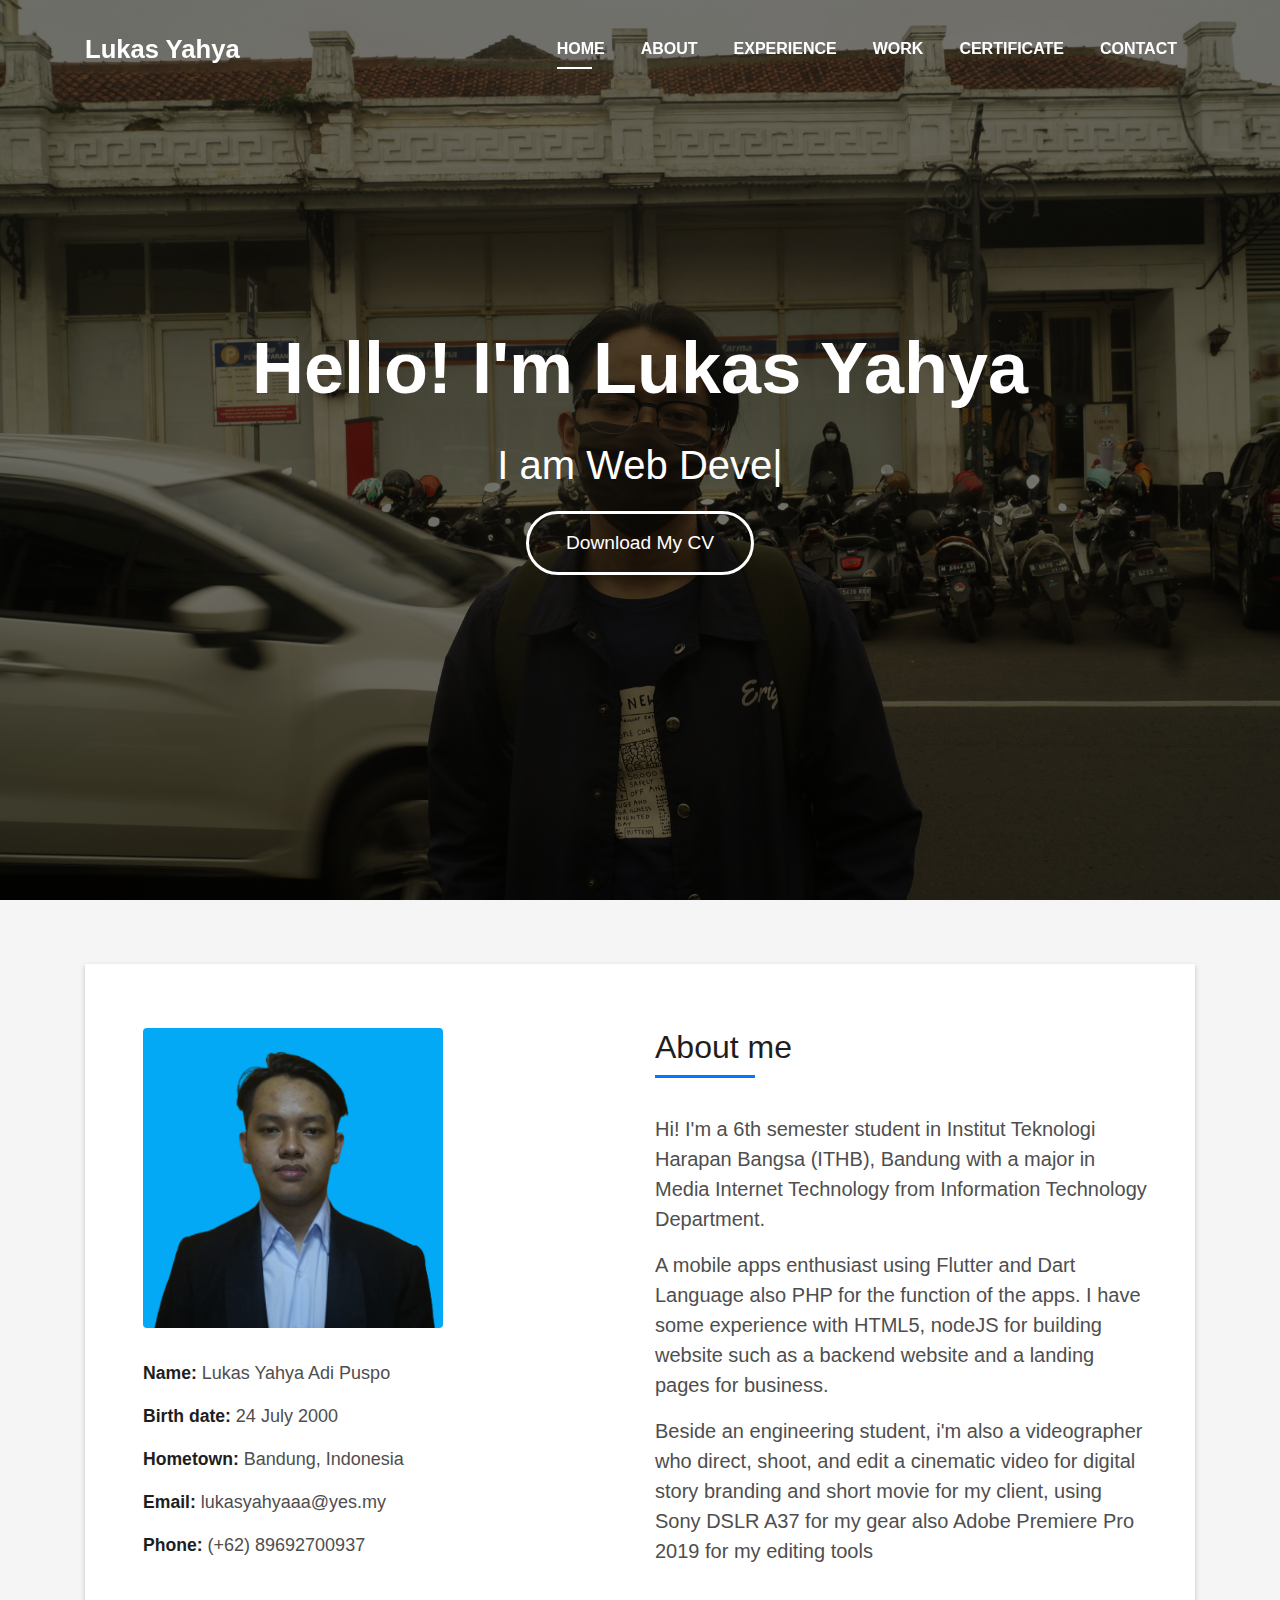
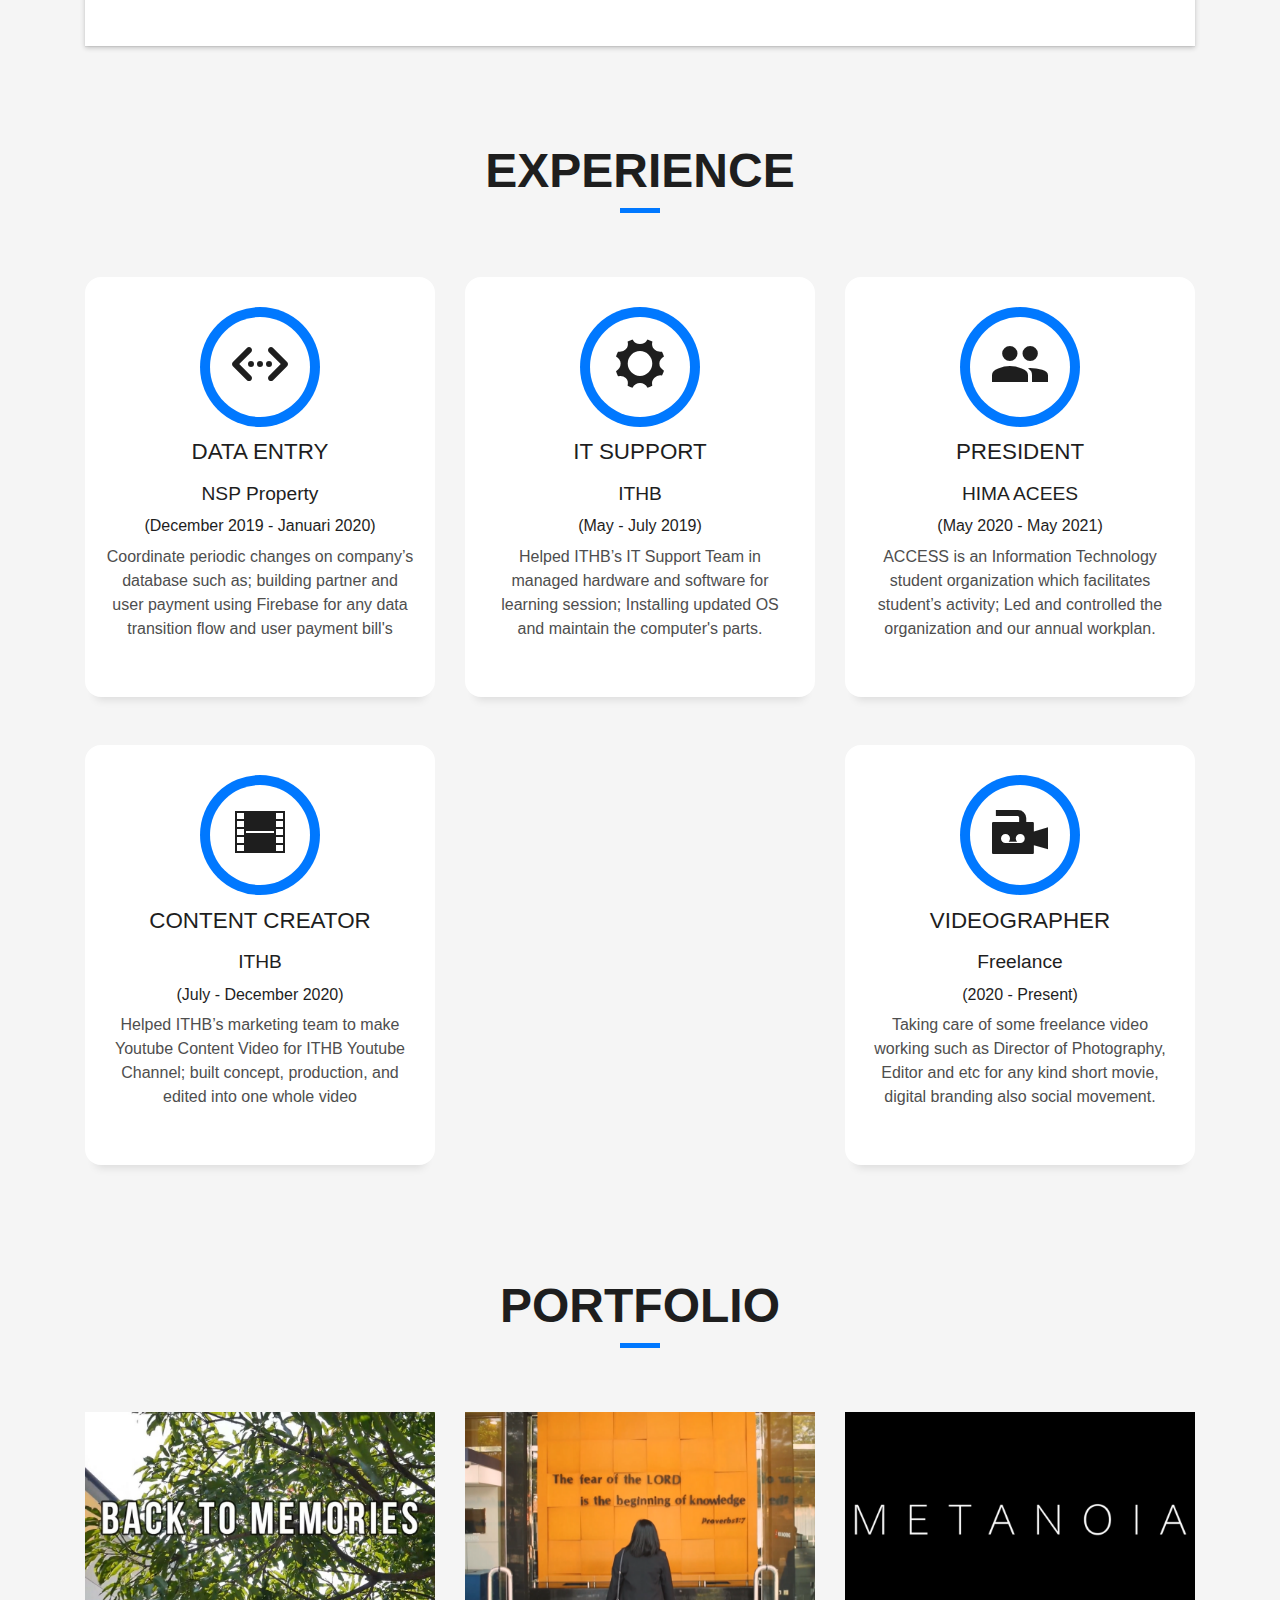
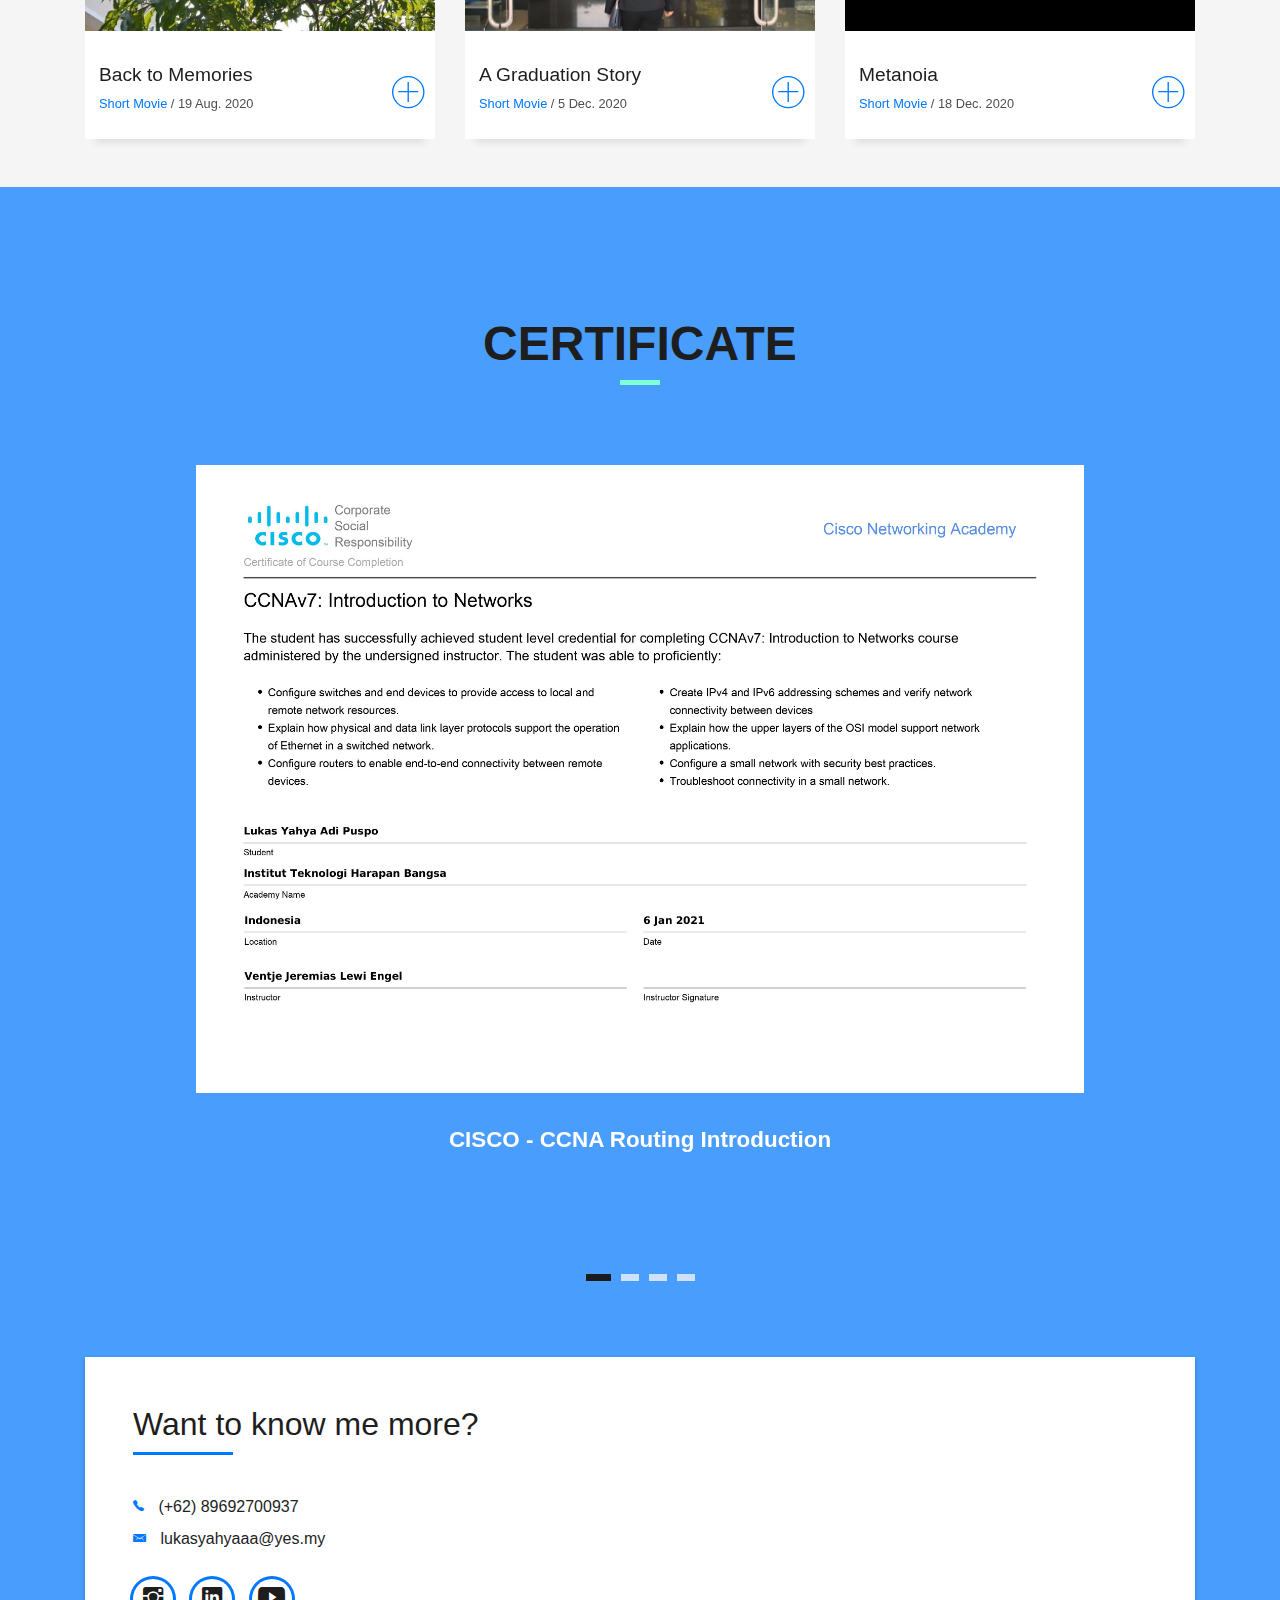
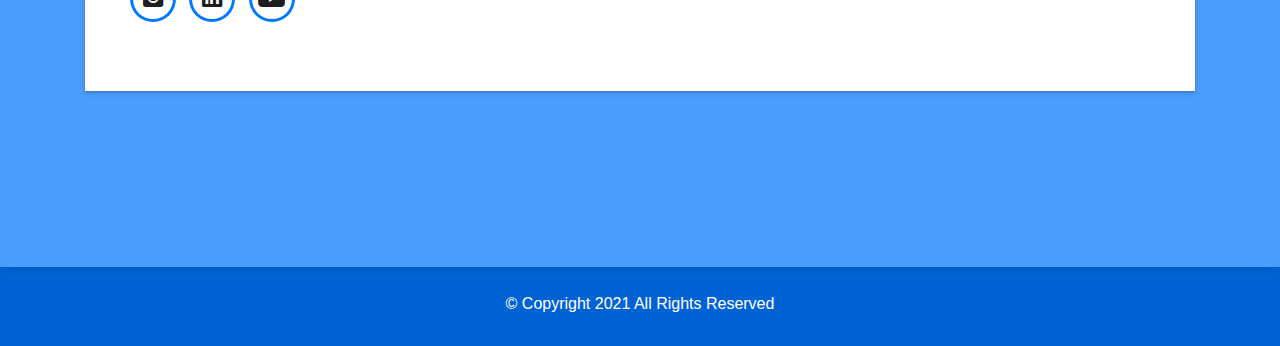
==== index.html @ 03421bb5 "no subtitles each" ====
<!DOCTYPE html>
<html lang="en">

<head>
  <meta charset="utf-8">
  <meta content="width=device-width, initial-scale=1.0" name="viewport">

  <title>Lukas Yahya's Journey</title>
  <meta content="" name="description">
  <meta content="" name="keywords">

  <!-- Favicons -->
  <link href="assets/img/favicon.png" rel="icon">
  <link href="assets/img/apple-touch-icon.png" rel="apple-touch-icon">

  <!-- Vendor CSS Files -->
  <link href="assets/vendor/bootstrap/css/bootstrap.min.css" rel="stylesheet">
  <link href="assets/vendor/font-awesome/css/font-awesome.min.css" rel="stylesheet">
  <link href="assets/vendor/ionicons/css/ionicons.min.css" rel="stylesheet">
  <link href="assets/vendor/owl.carousel/assets/owl.carousel.min.css" rel="stylesheet">
  <link href="assets/vendor/venobox/venobox.css" rel="stylesheet">

  <!-- Template Main CSS File -->
  <link href="assets/css/style.css" rel="stylesheet">

  <!-- =======================================================
  * Template Name: DevFolio - v2.4.0
  * Template URL: https://bootstrapmade.com/devfolio-bootstrap-portfolio-html-template/
  * Author: BootstrapMade.com
  * License: https://bootstrapmade.com/license/
  ======================================================== -->
</head>

<body id="page-top">

  <!-- ======= Header/ Navbar ======= -->
  <nav class="navbar navbar-b navbar-trans navbar-expand-md fixed-top" id="mainNav">
    <div class="container">
      <a class="navbar-brand js-scroll" href="#page-top">Lukas Yahya</a>
      <button class="navbar-toggler collapsed" type="button" data-toggle="collapse" data-target="#navbarDefault" aria-controls="navbarDefault" aria-expanded="false" aria-label="Toggle navigation">
        <span></span>
        <span></span>
        <span></span>
      </button>
      <div class="navbar-collapse collapse justify-content-end" id="navbarDefault">
        <ul class="navbar-nav">
          <li class="nav-item">
            <a class="nav-link js-scroll active" href="index.html">Home</a>
          </li>
          <li class="nav-item">
            <a class="nav-link js-scroll" href="#about">About</a>
          </li>
          <li class="nav-item">
            <a class="nav-link js-scroll" href="#service">Experience</a>
          </li>
          <li class="nav-item">
            <a class="nav-link js-scroll" href="#work">Work</a>
          </li>
          <li class="nav-item">
            <a class="nav-link js-scroll" href="#certificate">Certificate</a>
          </li>
          <li class="nav-item">
            <a class="nav-link js-scroll" href="#contact">Contact</a>
          </li>
        </ul>
      </div>
    </div>
  </nav>

  <!-- ======= Intro Section ======= -->
  <div id="home" class="intro route bg-image" style="background-image: url(assets/img/intro-bg.jpg)">
    <div class="overlay-itro"></div>
    <div class="intro-content display-table">
      <div class="table-cell">
        <div class="container">
          <!--<p class="display-6 color-d">Hello, world!</p>-->
          <h1 class="intro-title mb-4">Hello! I'm Lukas Yahya</h1>
          <p class="intro-subtitle">I am <span class="text-slider-items" style=>Web Developer, Mobile Developer, Videographer</span><strong class="text-slider"></strong></p>
          <!-- <p class="pt-3"><a class="btn btn-primary btn js-scroll px-4" href="#about" role="button">Learn More</a></p> -->
          <a href="CV_LukasYahya.pdf" target="_blank" style="color: inherit;"><button type="link"style="background:transparent; background-repeat: no-repeat; border: 3px solid white; color: #fff;cursor: pointer; overflow: hidden;" class="button button-a button-big button-rouded">Download My CV</a></button>
        </div>
      </div>
    </div>
  </div><!-- End Intro Section -->

  <main id="main">

    <!-- ======= About Section ======= -->
    <section id="about" class="about-mf sect-pt4 route">
      <div class="container">
        <div class="row">
          <div class="col-sm-12">
            <div class="box-shadow-full">
              <div class="row">
                <div class="col-md-6">
                  <div class="row">
                    <div class="col-sm-9 col-md-9">
                      <div class="about-img">
                        <img src="assets/img/testimonial-2.jpg" style="width: 300px; height: 300px;" class="img-fluid rounded b-shadow-a" alt="">
                      </div>
                    </div>
                    <div class="col-sm-6 col-md-7">
                   </div>
                  </div>
                  <div class="about-info" style="margin-left: 10px;font-size: 18px;">
                    <p><span class="title-s">Name: </span> <span>Lukas Yahya Adi Puspo</span></p>
                    <p><span class="title-s">Birth date: </span> <span>24 July 2000</span></p>
                    <p><span class="title-s">Hometown: </span> <span>Bandung, Indonesia</span></p>
                    <p><span class="title-s">Email: </span> <span>lukasyahyaaa@yes.my</span></p>
                    <p><span class="title-s">Phone: </span> <span>(+62) 89692700937</span></p>
                  </div>
                  </div>
                <div class="col-md-6">
                  <div class="about-me pt-4 pt-md-0">
                    <div class="title-box-2">
                      <h5 class="title-left">
                        About me
                      </h5>
                    </div>
                    <p class="lead">
                      Hi! I'm a 6th semester student in Institut Teknologi Harapan Bangsa (ITHB), Bandung 
                      with a major in Media Internet Technology from Information Technology Department.
                    </p>
                    <p class="lead">
                      A mobile apps enthusiast using Flutter and Dart Language also PHP for the function of the apps.
                      I have some experience with HTML5, nodeJS for building website such as a backend website and a landing pages for business.
                    <p class="lead">
                      Beside an engineering student, i'm also a videographer who direct, shoot, and edit a cinematic video
                      for digital story branding and short movie for my client, using Sony DSLR A37 for my gear 
                      also Adobe Premiere Pro 2019 for my editing tools
                    </p>
                  </div>
                </div>
              </div>
            </div>
          </div>
        </div>
      </div>
    </section><!-- End About Section -->

    <!-- ======= Services Section ======= -->
    <section id="service" class="services-mf pt-5 route">
      <div class="container">
        <div class="row">
          <div class="col-sm-12">
            <div class="title-box text-center">
              <h3 class="title-a">
                Experience
              </h3>
              <div class="line-mf"></div>
            </div>
          </div>
        </div>
        <div class="row">
          <div class="col-md-4">
            <div class="service-box">
              <div class="service-ico">
                <span class="ico-circle"><i class="ion-code-working"></i></span>
              </div>
              <div class="service-content">
                <h2 class="s-title">Data entry</h2>
                <h2 class="s-place">NSP Property</h2>
                <h3 class="s-subtitle">(December 2019 - Januari 2020)</h3>
                <p class="s-description text-center">
                  Coordinate periodic changes on company’s database such as; building partner and user payment
                  using Firebase for any data transition flow and user payment bill's
                </p>
              </div>
            </div>
          </div>
          <div class="col-md-4">
            <div class="service-box">
              <div class="service-ico">
                <span class="ico-circle"><i class="ion-gear-a"></i></span>
              </div>
              <div class="service-content">
                <h2 class="s-title">IT Support</h2>
                <h2 class="s-place">ITHB</h2>
                <h3 class="s-subtitle">(May - July 2019)</h3>
                <p class="s-description text-center">
                  Helped ITHB’s IT Support Team in managed hardware and software for learning session;
                  Installing updated OS and maintain the computer's parts. 
                </p>
              </div>
            </div>
          </div>
          <div class="col-md-4">
            <div class="service-box">
              <div class="service-ico">
                <span class="ico-circle"><i class="ion-android-people"></i></span>
              </div>
              <div class="service-content">
                <h2 class="s-title">President</h2>
                <h2 class="s-place">HIMA ACEES</h2>
                <h3 class="s-subtitle">(May 2020 - May 2021)</h3>
                <p class="s-description text-center">
                  ACCESS is an Information Technology student organization which facilitates student’s activity; 
                  Led and controlled the organization and our annual workplan.
                </p>
              </div>
            </div>
          </div>
          <div class="col-md-4">
            <div class="service-box">
              <div class="service-ico">
                <span class="ico-circle"><i class="ion-ios-film"></i></span>
              </div>
              <div class="service-content">
                <h2 class="s-title">Content Creator</h2>
                <h3 class="s-place">ITHB</h3>
                <h3 class="s-subtitle">(July - December 2020)</h3>
                <p class="s-description text-center">
                  Helped ITHB’s marketing team to make Youtube Content Video for ITHB Youtube Channel;
                  built concept, production, and edited into one whole video
                </p>
              </div>
            </div>
          </div>
          <div class="col-md-4">
            <!--div class="service-box">
              <div class="service-ico">
                <span class="ico-circle"><i class="ion-paintbrush"></i></span>
              </div>
              <div class="service-content">
                <h2 class="s-title">President of HIMA ACEES</h2>
                <h3 class="s-subtitle">(May 2020 - May 2021)</h3>
                <p class="s-description text-center">
                  Lorem ipsum dolor sit amet consectetur adipisicing elit. Magni adipisci eaque autem fugiat! Quia,
                  provident vitae! Magni
                  tempora perferendis eum non provident.
                </p>
              </div>
            </div>-->
          </div>
          <div class="col-md-4">
            <div class="service-box">
              <div class="service-ico">
                <span class="ico-circle"><i class="ion-videocamera"></i></span>
              </div>
              <div class="service-content">
                <h2 class="s-title">Videographer</h2>
                <h3 class="s-place">Freelance</h3>
                <h3 class="s-subtitle">(2020 - Present)</h3>
                <p class="s-description text-center">
                  Taking care of some freelance video working such as Director of Photography, Editor and etc for
                  any kind short movie, digital branding also social movement.
                </p>
              </div>
            </div>
          </div>
        </div>
      </div>
    </section><!-- End Services Section -->

    <!-- ======= Portfolio Section ======= -->
    <section id="work" class="portfolio-mf sect-pt4 route">
      <div class="container">
        <div class="row">
          <div class="col-sm-12">
            <div class="title-box text-center">
              <h3 class="title-a">
                Portfolio
              </h3>
              <div class="line-mf"></div>
            </div>
          </div>
        </div>
        <div class="row">
          <div class="col-md-4">
            <div class="work-box">
              <a href="assets/img/work-1.jpg" data-gall="portfolioGallery" class="venobox">
                <div class="work-img">
                  <img src="assets/img/work-1.jpg" alt="" class="img-fluid">
                </div>
              </a>
              <div class="work-content">
                <div class="row">
                  <div class="col-sm-8">
                    <h2 class="w-title">Back to Memories</h2>
                    <div class="w-more">
                      <span class="w-ctegory">Short Movie</span> / <span class="w-date">19 Aug. 2020</span>
                    </div>
                  </div>
                  <div class="col-sm-4">
                    <div class="w-like">
                      <a href="backtomemories.html"> <span class="ion-ios-plus-outline"></span></a>
                    </div>
                  </div>
                </div>
              </div>
            </div>
          </div>
          <div class="col-md-4">
            <div class="work-box">
              <a href="assets/img/work-4.png" data-gall="portfolioGallery" class="venobox">
                <div class="work-img">
                  <img src="assets/img/work-4.png" alt="" class="img-fluid">
                </div>
              </a>
              <div class="work-content">
                <div class="row">
                  <div class="col-sm-8">
                    <h2 class="w-title">A Graduation Story</h2>
                    <div class="w-more">
                      <span class="w-ctegory">Short Movie</span> / <span class="w-date">5 Dec. 2020</span>
                    </div>
                  </div>
                  <div class="col-sm-4">
                    <div class="w-like">
                      <a href="agraduationstory.html"> <span class="ion-ios-plus-outline"></span></a>
                    </div>
                  </div>
                </div>
              </div>
            </div>
          </div>
          <div class="col-md-4">
            <div class="work-box">
              <a href="assets/img/work-3.png" data-gall="portfolioGallery" class="venobox">
                <div class="work-img">
                  <img src="assets/img/work-3.png" alt="" class="img-fluid">
                </div>
              </a>
              <div class="work-content">
                <div class="row">
                  <div class="col-sm-8">
                    <h2 class="w-title">Metanoia</h2>
                    <div class="w-more">
                      <span class="w-ctegory">Short Movie</span> / <span class="w-date">18 Dec. 2020</span>
                    </div>
                  </div>
                  <div class="col-sm-4">
                    <div class="w-like">
                      <a href="metanoia.html"> <span class="ion-ios-plus-outline"></span></a>
                    </div>
                  </div>
                </div>
              </div>
            </div>
          </div>
          <!--<div class="col-md-4">
            <div class="work-box">
              <a href="assets/img/work-4.jpg" data-gall="portfolioGallery" class="venobox">
                <div class="work-img">
                  <img src="assets/img/work-4.jpg" alt="" class="img-fluid">
                </div>
              </a>
              <div class="work-content">
                <div class="row">
                  <div class="col-sm-8">
                    <h2 class="w-title">Bindo Laro Cado</h2>
                    <div class="w-more">
                      <span class="w-ctegory">Web Design</span> / <span class="w-date">18 Sep. 2018</span>
                    </div>
                  </div>
                  <div class="col-sm-4">
                    <div class="w-like">
                      <a href="portfolio-details.html"> <span class="ion-ios-plus-outline"></span></a>
                    </div>
                  </div>
                </div>
              </div>
            </div>
          </div>
          <div class="col-md-4">
            <div class="work-box">
              <a href="assets/img/work-5.jpg" data-gall="portfolioGallery" class="venobox">
                <div class="work-img">
                  <img src="assets/img/work-5.jpg" alt="" class="img-fluid">
                </div>
              </a>
              <div class="work-content">
                <div class="row">
                  <div class="col-sm-8">
                    <h2 class="w-title">Studio Lena Mado</h2>
                    <div class="w-more">
                      <span class="w-ctegory">Web Design</span> / <span class="w-date">18 Sep. 2018</span>
                    </div>
                  </div>
                  <div class="col-sm-4">
                    <div class="w-like">
                      <a href="portfolio-details.html"> <span class="ion-ios-plus-outline"></span></a>
                    </div>
                  </div>
                </div>
              </div>
            </div>
          </div>
          <div class="col-md-4">
            <div class="work-box">
              <a href="assets/img/work-6.jpg" data-gall="portfolioGallery" class="venobox">
                <div class="work-img">
                  <img src="assets/img/work-6.jpg" alt="" class="img-fluid">
                </div>
              </a>
              <div class="work-content">
                <div class="row">
                  <div class="col-sm-8">
                    <h2 class="w-title">Studio Big Bang</h2>
                    <div class="w-more">
                      <span class="w-ctegory">Web Design</span> / <span class="w-date">18 Sep. 2017</span>
                    </div>
                  </div>
                  <div class="col-sm-4">
                    <div class="w-like">
                      <a href="portfolio-details.html"> <span class="ion-ios-plus-outline"></span></a>
                    </div>
                  </div>
                </div>
              </div>
            </div>
          </div>-->

        </div>
      </div>
    </section><!-- End Portfolio Section -->

    <!-- ======= Testimonials Section ======= -->
    <section id="certificate">
    <div class="testimonials paralax-mf bg-image" style="background-image: url(assets/img/counters-bg.jpg)">
      <div class="overlay-mf"></div>
      <div class="container">
        <div class="row">
          <div class="col-md-12">
            <div class="title-box text-center">
              <h3 class="title-a">
                Certificate
              </h3>
              <div class="line-mf" style="background-color:aquamarine"></div>
            </div>
            <div id="testimonial-mf" class="owl-carousel owl-theme">
              <div class="testimonial-box">
                <div class="author-test">
                  <img src="assets/img/sertifikasi/ccnarouting.jpg" alt="" style="width:80%;height: 65%;">
                  <span class="author"style="text-transform:none;margin-top:30px;">CISCO - CCNA Routing Introduction</span>
                </div>
                <div class="content-test">
                </div>
              </div>
              <div class="testimonial-box">
                <div class="author-test">
                  <img src="assets/img/sertifikasi/ciscosecurity.jpg" alt="" style="width:80%;height: 65%;">
                  <span class="author"style="text-transform:none;">CISCO - Introduction to Cybersecurity</span>
                </div>
                <div class="content-test">
                </div>
              </div>
              <div class="testimonial-box">
                <div class="author-test">
                  <img src="assets/img/sertifikasi/qualys.jpg" alt="" style="width:80%;height: 65%;">
                  <span class="author"style="text-transform:none;">QUALYS - Vulnerabilty Management</span>
                </div>
                <div class="content-test">
                </div>
              </div>
              <div class="testimonial-box">
                <div class="author-test">
                  <img src="assets/img/sertifikasi/tenable.jpg" alt="" style="width:80%;height: 65%;">
                  <span class="author"style="text-transform:none;">NESSUS - Certificate of proficiency</span>
                </div>
                <div class="content-test">
                </div>
              </div>
            </div>
                  <div class="contact-mf">
                    <div id="contact" class="box-shadow-full" style="width: auto; height: auto;">
                      <div class="row">
                        <div class="col-md-6">
                          <div class="title-box-2 pt-4 pt-md-0">
                            <h5 class="title-left">
                              Want to know me more? 
                            </h5>
                          </div>
                          <div class="more-info">
                            <ul class="list-ico">
                              <li><a href="https://api.whatsapp.com/send?phone=6289692700937" target="_blank"><span class="ion-ios-telephone" ></span> (+62) 89692700937</a></li>
                              <li><a href="https://mail.google.com/mail/u/lukasyahyaaa@yes.my/#inbox?compose=new" target="_blank"><span class="ion-email"></span> lukasyahyaaa@yes.my</a></li>
                            </ul>
                          </div>
                          <div class="socials">
                            <ul>
                              <!--<li><a href="https://api.whatsapp.com/send?phone=6289692700937" target="_blank"><span class="ico-circle"><i class="ion-social-whatsapp"></i></span></a></li>-->
                              <li><a href="https://www.instagram.com/lukasyahya_/"target="_blank"><span class="ico-circle"><i class="ion-social-instagram"></i></span></a></li>
                              <li><a href="https://www.linkedin.com/in/lukas-yahya-adi-puspo-1617151a7/"target="_blank"><span class="ico-circle"><i class="ion-social-linkedin"></i></span></a></li>
                              <li><a href="https://www.youtube.com/"><span class="ico-circle"><i class="ion-social-youtube"target="_blank"></i></span></a></li>
                            </ul>
                          </div>
                        </div>
                      </div>
                    </div>
                  </div>
          </section><!-- End Contact Section -->
          </div>
        </div>
      </div>
    </div>
  <!-- End Testimonials Section -->

    <!-- ======= Contact Section ======= -->
    

  </main><!-- End #main -->

  <!-- ======= Footer ======= -->
  <footer>
    <div class="container">
      <div class="row">
        <div class="col-sm-12">
          <div class="copyright-box">
            <p class="copyright">&copy; Copyright 2021 All Rights Reserved</p>
            
            </div>
          </div>
        </div>
      </div>
    </div>
  </footer><!-- End  Footer -->

  <a href="#" class="back-to-top"><i class="fa fa-chevron-up"></i></a>
  <div id="preloader"></div>

  <!-- Vendor JS Files -->
  <script src="assets/vendor/jquery/jquery.min.js"></script>
  <script src="assets/vendor/bootstrap/js/bootstrap.bundle.min.js"></script>
  <script src="assets/vendor/jquery.easing/jquery.easing.min.js"></script>
  <script src="assets/vendor/php-email-form/validate.js"></script>
  <script src="assets/vendor/waypoints/jquery.waypoints.min.js"></script>
  <script src="assets/vendor/counterup/jquery.counterup.min.js"></script>
  <script src="assets/vendor/owl.carousel/owl.carousel.min.js"></script>
  <script src="assets/vendor/typed.js/typed.min.js"></script>
  <script src="assets/vendor/venobox/venobox.min.js"></script>

  <!-- Template Main JS File -->
  <script src="assets/js/main.js"></script>

</body>

</html>
---- assets/vendor/venobox/venobox.css ----
/* ------ venobox.css --------*/
.vbox-overlay *, .vbox-overlay *:before, .vbox-overlay *:after{
    -webkit-backface-visibility: hidden;
    -webkit-box-sizing:border-box;
    -moz-box-sizing:border-box;
    box-sizing:border-box;
}
.vbox-overlay * { 
    -webkit-backface-visibility: visible;
    backface-visibility: visible;
}
.vbox-overlay{
    display: -webkit-flex;
    display: flex;
    -webkit-flex-direction: column;
    flex-direction: column;
    -webkit-justify-content: center;
    justify-content: center;
    -webkit-align-items: center;
    align-items: center;
    position: fixed;
    left: 0;
    top: 0;
    bottom: 0;
    right: 0;
    z-index: 999999;
}

/* ----- navigation ----- */
.vbox-title{
    width: 100%;
    height: 40px;
    float: left;
    text-align: center;
    line-height: 28px;
    font-size: 12px;
    padding: 6px 50px;
    overflow: hidden;
    position: fixed;
    display: none;
    left: 0;
    z-index: 89;
}
.vbox-close{
    cursor: pointer;
    position: fixed;
    top: -1px;
    right: 0;
    width: 50px;
    height: 40px;
    padding: 6px;
    display: block;
    background-position:10px center;
    overflow: hidden;
    font-size: 24px;
    line-height: 1;
    text-align: center;
    z-index: 99;
}
.vbox-left{
    cursor: pointer;
    position: fixed;
    left: 0;
    height: 40px;
    overflow: hidden;
    line-height: 28px;
    font-size: 12px;
    z-index: 99;
    display: flex;
    align-items:center;
}
.vbox-num{
    display: inline-block;
    margin: 6px 0 6px 15px;
}
/* ----- Social share ----- */
.vbox-share{
    line-height: 28px;
    font-size: 12px;
    overflow: hidden;
    position: fixed;
    left: 0;
    z-index: 98;
    display: flex;
    align-items:center;
    justify-content: center;
    width: 100%;
    text-align: center;
}
.vbox-share svg{
    max-height: 28px;
    width: 28px;
    z-index: 10;
    margin-left: 12px;
    margin-top: 6px;
    margin-bottom: 6px;
    vertical-align: middle;
}


/* ----- navigation ARROWS ----- */
.vbox-next, .vbox-prev{
    position: fixed;
    top: 50%;
    margin-top: -15px;
    overflow: hidden;
    cursor: pointer;
    display: block;
    width: 45px;
    height: 45px;
    z-index: 99;
}
.vbox-next span, .vbox-prev span{
    position: relative;
    width: 20px;
    height: 20px;
    border: 2px solid transparent;
    border-top-color: #B6B6B6;
    border-right-color: #B6B6B6;
    text-indent: -100px;
    position: absolute;
    top: 8px;
    display: block;
}
.vbox-prev{
    left: 15px;
}
.vbox-next{
    right: 15px;
}
.vbox-prev span{
    left: 10px;
    -ms-transform: rotate(-135deg);
    -webkit-transform: rotate(-135deg);
    transform: rotate(-135deg);
}
.vbox-next span{
    -ms-transform: rotate(45deg);
    -webkit-transform: rotate(45deg);
    transform: rotate(45deg);
    right: 10px;
}
/* ------- inline window ------ */
.vbox-inline{
    width: 420px;
    height: 315px;
    height: 70vh;
    padding: 10px;
    background: #fff;
    margin: 0 auto;
    overflow: auto;
    text-align: left;
}
/* ------- Video & iFrames window ------ */
.venoframe{
    max-width: 100%;
    width: 100%;
    border: none;
    width: 100%;
    height: 260px;
    height: 70vh;
}
.venoframe.vbvid{
    height: 260px;
}
@media (min-width: 768px) {
    .venoframe, .vbox-inline{
        width: 90%;
        height: 360px;
        height: 70vh;
    }
    .venoframe.vbvid{
        width: 640px;
        height: 360px;
    }
}
@media (min-width: 992px) {
    .venoframe, .vbox-inline{
        max-width: 1200px;
        width: 80%;
        height: 540px;
        height: 70vh;
    }
    .venoframe.vbvid{
        width: 960px;
        height: 540px;
    }
}
/* 
Please do NOT edit this part! 
or at least read this note: http://i.imgur.com/7C0ws9e.gif
*/
.vbox-open{
    overflow: hidden;
}
.vbox-container{
    position: absolute;
    left: 0;
    right: 0;
    top: 0;
    bottom: 0;
    overflow-x: hidden;
    overflow-y: scroll;
    overflow-scrolling: touch;
    -webkit-overflow-scrolling: touch;
    z-index: 20;
    max-height: 100%;

}

.vbox-content{
    text-align: center;
    float: left;
    width: 100%;
    position: relative;
    overflow: hidden;
    padding: 20px 4%;
}
.vbox-container img{
    max-width: 100%;
    height: auto;
}
.vbox-figlio{
    box-shadow: 0 0 12px rgba(0,0,0,0.19), 0 6px 6px rgba(0,0,0,0.23);
    max-width: 100%;
    text-align: initial;
}
img.vbox-figlio{
    -webkit-user-select: none;
-khtml-user-select: none;
-moz-user-select: none;
-o-user-select: none;
user-select: none;
}
.vbox-content.swipe-left{
    margin-left: -200px !important;
}
.vbox-content.swipe-right{
    margin-left: 200px !important;
}
.vbox-animated{
    webkit-transition: margin 300ms ease-out;
    transition: margin 300ms ease-out;
}

/* ---------- preloader ----------
 * SPINKIT 
 * http://tobiasahlin.com/spinkit/
-------------------------------- */
.sk-double-bounce,.sk-rotating-plane{width:40px;height:40px;margin:40px auto}.sk-rotating-plane{background-color:#333;-webkit-animation:sk-rotatePlane 1.2s infinite ease-in-out;animation:sk-rotatePlane 1.2s infinite ease-in-out}@-webkit-keyframes sk-rotatePlane{0%{-webkit-transform:perspective(120px) rotateX(0) rotateY(0);transform:perspective(120px) rotateX(0) rotateY(0)}50%{-webkit-transform:perspective(120px) rotateX(-180.1deg) rotateY(0);transform:perspective(120px) rotateX(-180.1deg) rotateY(0)}100%{-webkit-transform:perspective(120px) rotateX(-180deg) rotateY(-179.9deg);transform:perspective(120px) rotateX(-180deg) rotateY(-179.9deg)}}@keyframes sk-rotatePlane{0%{-webkit-transform:perspective(120px) rotateX(0) rotateY(0);transform:perspective(120px) rotateX(0) rotateY(0)}50%{-webkit-transform:perspective(120px) rotateX(-180.1deg) rotateY(0);transform:perspective(120px) rotateX(-180.1deg) rotateY(0)}100%{-webkit-transform:perspective(120px) rotateX(-180deg) rotateY(-179.9deg);transform:perspective(120px) rotateX(-180deg) rotateY(-179.9deg)}}.sk-double-bounce{position:relative}.sk-double-bounce .sk-child{width:100%;height:100%;border-radius:50%;background-color:#333;opacity:.6;position:absolute;top:0;left:0;-webkit-animation:sk-doubleBounce 2s infinite ease-in-out;animation:sk-doubleBounce 2s infinite ease-in-out}.sk-chasing-dots .sk-child,.sk-spinner-pulse,.sk-three-bounce .sk-child{background-color:#333;border-radius:100%}.sk-double-bounce .sk-double-bounce2{-webkit-animation-delay:-1s;animation-delay:-1s}@-webkit-keyframes sk-doubleBounce{0%,100%{-webkit-transform:scale(0);transform:scale(0)}50%{-webkit-transform:scale(1);transform:scale(1)}}@keyframes sk-doubleBounce{0%,100%{-webkit-transform:scale(0);transform:scale(0)}50%{-webkit-transform:scale(1);transform:scale(1)}}.sk-wave{margin:40px auto;width:50px;height:40px;text-align:center;font-size:10px}.sk-wave .sk-rect{background-color:#333;height:100%;width:6px;display:inline-block;-webkit-animation:sk-waveStretchDelay 1.2s infinite ease-in-out;animation:sk-waveStretchDelay 1.2s infinite ease-in-out}.sk-wave .sk-rect1{-webkit-animation-delay:-1.2s;animation-delay:-1.2s}.sk-wave .sk-rect2{-webkit-animation-delay:-1.1s;animation-delay:-1.1s}.sk-wave .sk-rect3{-webkit-animation-delay:-1s;animation-delay:-1s}.sk-wave .sk-rect4{-webkit-animation-delay:-.9s;animation-delay:-.9s}.sk-wave .sk-rect5{-webkit-animation-delay:-.8s;animation-delay:-.8s}@-webkit-keyframes sk-waveStretchDelay{0%,100%,40%{-webkit-transform:scaleY(.4);transform:scaleY(.4)}20%{-webkit-transform:scaleY(1);transform:scaleY(1)}}@keyframes sk-waveStretchDelay{0%,100%,40%{-webkit-transform:scaleY(.4);transform:scaleY(.4)}20%{-webkit-transform:scaleY(1);transform:scaleY(1)}}.sk-wandering-cubes{margin:40px auto;width:40px;height:40px;position:relative}.sk-wandering-cubes .sk-cube{background-color:#333;width:10px;height:10px;position:absolute;top:0;left:0;-webkit-animation:sk-wanderingCube 1.8s ease-in-out -1.8s infinite both;animation:sk-wanderingCube 1.8s ease-in-out -1.8s infinite both}.sk-chasing-dots,.sk-spinner-pulse{width:40px;height:40px;margin:40px auto}.sk-wandering-cubes .sk-cube2{-webkit-animation-delay:-.9s;animation-delay:-.9s}@-webkit-keyframes sk-wanderingCube{0%{-webkit-transform:rotate(0);transform:rotate(0)}25%{-webkit-transform:translateX(30px) rotate(-90deg) scale(.5);transform:translateX(30px) rotate(-90deg) scale(.5)}50%{-webkit-transform:translateX(30px) translateY(30px) rotate(-179deg);transform:translateX(30px) translateY(30px) rotate(-179deg)}50.1%{-webkit-transform:translateX(30px) translateY(30px) rotate(-180deg);transform:translateX(30px) translateY(30px) rotate(-180deg)}75%{-webkit-transform:translateX(0) translateY(30px) rotate(-270deg) scale(.5);transform:translateX(0) translateY(30px) rotate(-270deg) scale(.5)}100%{-webkit-transform:rotate(-360deg);transform:rotate(-360deg)}}@keyframes sk-wanderingCube{0%{-webkit-transform:rotate(0);transform:rotate(0)}25%{-webkit-transform:translateX(30px) rotate(-90deg) scale(.5);transform:translateX(30px) rotate(-90deg) scale(.5)}50%{-webkit-transform:translateX(30px) translateY(30px) rotate(-179deg);transform:translateX(30px) translateY(30px) rotate(-179deg)}50.1%{-webkit-transform:translateX(30px) translateY(30px) rotate(-180deg);transform:translateX(30px) translateY(30px) rotate(-180deg)}75%{-webkit-transform:translateX(0) translateY(30px) rotate(-270deg) scale(.5);transform:translateX(0) translateY(30px) rotate(-270deg) scale(.5)}100%{-webkit-transform:rotate(-360deg);transform:rotate(-360deg)}}.sk-spinner-pulse{-webkit-animation:sk-pulseScaleOut 1s infinite ease-in-out;animation:sk-pulseScaleOut 1s infinite ease-in-out}@-webkit-keyframes sk-pulseScaleOut{0%{-webkit-transform:scale(0);transform:scale(0)}100%{-webkit-transform:scale(1);transform:scale(1);opacity:0}}@keyframes sk-pulseScaleOut{0%{-webkit-transform:scale(0);transform:scale(0)}100%{-webkit-transform:scale(1);transform:scale(1);opacity:0}}.sk-chasing-dots{position:relative;text-align:center;-webkit-animation:sk-chasingDotsRotate 2s infinite linear;animation:sk-chasingDotsRotate 2s infinite linear}.sk-chasing-dots .sk-child{width:60%;height:60%;display:inline-block;position:absolute;top:0;-webkit-animation:sk-chasingDotsBounce 2s infinite ease-in-out;animation:sk-chasingDotsBounce 2s infinite ease-in-out}.sk-chasing-dots .sk-dot2{top:auto;bottom:0;-webkit-animation-delay:-1s;animation-delay:-1s}@-webkit-keyframes sk-chasingDotsRotate{100%{-webkit-transform:rotate(360deg);transform:rotate(360deg)}}@keyframes sk-chasingDotsRotate{100%{-webkit-transform:rotate(360deg);transform:rotate(360deg)}}@-webkit-keyframes sk-chasingDotsBounce{0%,100%{-webkit-transform:scale(0);transform:scale(0)}50%{-webkit-transform:scale(1);transform:scale(1)}}@keyframes sk-chasingDotsBounce{0%,100%{-webkit-transform:scale(0);transform:scale(0)}50%{-webkit-transform:scale(1);transform:scale(1)}}.sk-three-bounce{margin:40px auto;width:80px;text-align:center}.sk-three-bounce .sk-child{width:20px;height:20px;display:inline-block;-webkit-animation:sk-three-bounce 1.4s ease-in-out 0s infinite both;animation:sk-three-bounce 1.4s ease-in-out 0s infinite both}.sk-circle .sk-child:before,.sk-fading-circle .sk-circle:before{display:block;border-radius:100%;content:'';background-color:#333}.sk-three-bounce .sk-bounce1{-webkit-animation-delay:-.32s;animation-delay:-.32s}.sk-three-bounce .sk-bounce2{-webkit-animation-delay:-.16s;animation-delay:-.16s}@-webkit-keyframes sk-three-bounce{0%,100%,80%{-webkit-transform:scale(0);transform:scale(0)}40%{-webkit-transform:scale(1);transform:scale(1)}}@keyframes sk-three-bounce{0%,100%,80%{-webkit-transform:scale(0);transform:scale(0)}40%{-webkit-transform:scale(1);transform:scale(1)}}.sk-circle{margin:40px auto;width:40px;height:40px;position:relative}.sk-circle .sk-child{width:100%;height:100%;position:absolute;left:0;top:0}.sk-circle .sk-child:before{margin:0 auto;width:15%;height:15%;-webkit-animation:sk-circleBounceDelay 1.2s infinite ease-in-out both;animation:sk-circleBounceDelay 1.2s infinite ease-in-out both}.sk-circle .sk-circle2{-webkit-transform:rotate(30deg);-ms-transform:rotate(30deg);transform:rotate(30deg)}.sk-circle .sk-circle3{-webkit-transform:rotate(60deg);-ms-transform:rotate(60deg);transform:rotate(60deg)}.sk-circle .sk-circle4{-webkit-transform:rotate(90deg);-ms-transform:rotate(90deg);transform:rotate(90deg)}.sk-circle .sk-circle5{-webkit-transform:rotate(120deg);-ms-transform:rotate(120deg);transform:rotate(120deg)}.sk-circle .sk-circle6{-webkit-transform:rotate(150deg);-ms-transform:rotate(150deg);transform:rotate(150deg)}.sk-circle .sk-circle7{-webkit-transform:rotate(180deg);-ms-transform:rotate(180deg);transform:rotate(180deg)}.sk-circle .sk-circle8{-webkit-transform:rotate(210deg);-ms-transform:rotate(210deg);transform:rotate(210deg)}.sk-circle .sk-circle9{-webkit-transform:rotate(240deg);-ms-transform:rotate(240deg);transform:rotate(240deg)}.sk-circle .sk-circle10{-webkit-transform:rotate(270deg);-ms-transform:rotate(270deg);transform:rotate(270deg)}.sk-circle .sk-circle11{-webkit-transform:rotate(300deg);-ms-transform:rotate(300deg);transform:rotate(300deg)}.sk-circle .sk-circle12{-webkit-transform:rotate(330deg);-ms-transform:rotate(330deg);transform:rotate(330deg)}.sk-circle .sk-circle2:before{-webkit-animation-delay:-1.1s;animation-delay:-1.1s}.sk-circle .sk-circle3:before{-webkit-animation-delay:-1s;animation-delay:-1s}.sk-circle .sk-circle4:before{-webkit-animation-delay:-.9s;animation-delay:-.9s}.sk-circle .sk-circle5:before{-webkit-animation-delay:-.8s;animation-delay:-.8s}.sk-circle .sk-circle6:before{-webkit-animation-delay:-.7s;animation-delay:-.7s}.sk-circle .sk-circle7:before{-webkit-animation-delay:-.6s;animation-delay:-.6s}.sk-circle .sk-circle8:before{-webkit-animation-delay:-.5s;animation-delay:-.5s}.sk-circle .sk-circle9:before{-webkit-animation-delay:-.4s;animation-delay:-.4s}.sk-circle .sk-circle10:before{-webkit-animation-delay:-.3s;animation-delay:-.3s}.sk-circle .sk-circle11:before{-webkit-animation-delay:-.2s;animation-delay:-.2s}.sk-circle .sk-circle12:before{-webkit-animation-delay:-.1s;animation-delay:-.1s}@-webkit-keyframes sk-circleBounceDelay{0%,100%,80%{-webkit-transform:scale(0);transform:scale(0)}40%{-webkit-transform:scale(1);transform:scale(1)}}@keyframes sk-circleBounceDelay{0%,100%,80%{-webkit-transform:scale(0);transform:scale(0)}40%{-webkit-transform:scale(1);transform:scale(1)}}.sk-cube-grid{width:40px;height:40px;margin:40px auto}.sk-cube-grid .sk-cube{width:33.33%;height:33.33%;background-color:#333;float:left;-webkit-animation:sk-cubeGridScaleDelay 1.3s infinite ease-in-out;animation:sk-cubeGridScaleDelay 1.3s infinite ease-in-out}.sk-cube-grid .sk-cube1{-webkit-animation-delay:.2s;animation-delay:.2s}.sk-cube-grid .sk-cube2{-webkit-animation-delay:.3s;animation-delay:.3s}.sk-cube-grid .sk-cube3{-webkit-animation-delay:.4s;animation-delay:.4s}.sk-cube-grid .sk-cube4{-webkit-animation-delay:.1s;animation-delay:.1s}.sk-cube-grid .sk-cube5{-webkit-animation-delay:.2s;animation-delay:.2s}.sk-cube-grid .sk-cube6{-webkit-animation-delay:.3s;animation-delay:.3s}.sk-cube-grid .sk-cube7{-webkit-animation-delay:0ms;animation-delay:0ms}.sk-cube-grid .sk-cube8{-webkit-animation-delay:.1s;animation-delay:.1s}.sk-cube-grid .sk-cube9{-webkit-animation-delay:.2s;animation-delay:.2s}@-webkit-keyframes sk-cubeGridScaleDelay{0%,100%,70%{-webkit-transform:scale3D(1,1,1);transform:scale3D(1,1,1)}35%{-webkit-transform:scale3D(0,0,1);transform:scale3D(0,0,1)}}@keyframes sk-cubeGridScaleDelay{0%,100%,70%{-webkit-transform:scale3D(1,1,1);transform:scale3D(1,1,1)}35%{-webkit-transform:scale3D(0,0,1);transform:scale3D(0,0,1)}}.sk-fading-circle{margin:40px auto;width:40px;height:40px;position:relative}.sk-fading-circle .sk-circle{width:100%;height:100%;position:absolute;left:0;top:0}.sk-fading-circle .sk-circle:before{margin:0 auto;width:15%;height:15%;-webkit-animation:sk-circleFadeDelay 1.2s infinite ease-in-out both;animation:sk-circleFadeDelay 1.2s infinite ease-in-out both}.sk-fading-circle .sk-circle2{-webkit-transform:rotate(30deg);-ms-transform:rotate(30deg);transform:rotate(30deg)}.sk-fading-circle .sk-circle3{-webkit-transform:rotate(60deg);-ms-transform:rotate(60deg);transform:rotate(60deg)}.sk-fading-circle .sk-circle4{-webkit-transform:rotate(90deg);-ms-transform:rotate(90deg);transform:rotate(90deg)}.sk-fading-circle .sk-circle5{-webkit-transform:rotate(120deg);-ms-transform:rotate(120deg);transform:rotate(120deg)}.sk-fading-circle .sk-circle6{-webkit-transform:rotate(150deg);-ms-transform:rotate(150deg);transform:rotate(150deg)}.sk-fading-circle .sk-circle7{-webkit-transform:rotate(180deg);-ms-transform:rotate(180deg);transform:rotate(180deg)}.sk-fading-circle .sk-circle8{-webkit-transform:rotate(210deg);-ms-transform:rotate(210deg);transform:rotate(210deg)}.sk-fading-circle .sk-circle9{-webkit-transform:rotate(240deg);-ms-transform:rotate(240deg);transform:rotate(240deg)}.sk-fading-circle .sk-circle10{-webkit-transform:rotate(270deg);-ms-transform:rotate(270deg);transform:rotate(270deg)}.sk-fading-circle .sk-circle11{-webkit-transform:rotate(300deg);-ms-transform:rotate(300deg);transform:rotate(300deg)}.sk-fading-circle .sk-circle12{-webkit-transform:rotate(330deg);-ms-transform:rotate(330deg);transform:rotate(330deg)}.sk-fading-circle .sk-circle2:before{-webkit-animation-delay:-1.1s;animation-delay:-1.1s}.sk-fading-circle .sk-circle3:before{-webkit-animation-delay:-1s;animation-delay:-1s}.sk-fading-circle .sk-circle4:before{-webkit-animation-delay:-.9s;animation-delay:-.9s}.sk-fading-circle .sk-circle5:before{-webkit-animation-delay:-.8s;animation-delay:-.8s}.sk-fading-circle .sk-circle6:before{-webkit-animation-delay:-.7s;animation-delay:-.7s}.sk-fading-circle .sk-circle7:before{-webkit-animation-delay:-.6s;animation-delay:-.6s}.sk-fading-circle .sk-circle8:before{-webkit-animation-delay:-.5s;animation-delay:-.5s}.sk-fading-circle .sk-circle9:before{-webkit-animation-delay:-.4s;animation-delay:-.4s}.sk-fading-circle .sk-circle10:before{-webkit-animation-delay:-.3s;animation-delay:-.3s}.sk-fading-circle .sk-circle11:before{-webkit-animation-delay:-.2s;animation-delay:-.2s}.sk-fading-circle .sk-circle12:before{-webkit-animation-delay:-.1s;animation-delay:-.1s}@-webkit-keyframes sk-circleFadeDelay{0%,100%,39%{opacity:0}40%{opacity:1}}@keyframes sk-circleFadeDelay{0%,100%,39%{opacity:0}40%{opacity:1}}.sk-folding-cube{margin:40px auto;width:40px;height:40px;position:relative;-webkit-transform:rotateZ(45deg);transform:rotateZ(45deg)}.sk-folding-cube .sk-cube{float:left;width:50%;height:50%;position:relative;-webkit-transform:scale(1.1);-ms-transform:scale(1.1);transform:scale(1.1)}.sk-folding-cube .sk-cube:before{content:'';position:absolute;top:0;left:0;width:100%;height:100%;background-color:#333;-webkit-animation:sk-foldCubeAngle 2.4s infinite linear both;animation:sk-foldCubeAngle 2.4s infinite linear both;-webkit-transform-origin:100% 100%;-ms-transform-origin:100% 100%;transform-origin:100% 100%}.sk-folding-cube .sk-cube2{-webkit-transform:scale(1.1) rotateZ(90deg);transform:scale(1.1) rotateZ(90deg)}.sk-folding-cube .sk-cube3{-webkit-transform:scale(1.1) rotateZ(180deg);transform:scale(1.1) rotateZ(180deg)}.sk-folding-cube .sk-cube4{-webkit-transform:scale(1.1) rotateZ(270deg);transform:scale(1.1) rotateZ(270deg)}.sk-folding-cube .sk-cube2:before{-webkit-animation-delay:.3s;animation-delay:.3s}.sk-folding-cube .sk-cube3:before{-webkit-animation-delay:.6s;animation-delay:.6s}.sk-folding-cube .sk-cube4:before{-webkit-animation-delay:.9s;animation-delay:.9s}@-webkit-keyframes sk-foldCubeAngle{0%,10%{-webkit-transform:perspective(140px) rotateX(-180deg);transform:perspective(140px) rotateX(-180deg);opacity:0}25%,75%{-webkit-transform:perspective(140px) rotateX(0);transform:perspective(140px) rotateX(0);opacity:1}100%,90%{-webkit-transform:perspective(140px) rotateY(180deg);transform:perspective(140px) rotateY(180deg);opacity:0}}@keyframes sk-foldCubeAngle{0%,10%{-webkit-transform:perspective(140px) rotateX(-180deg);transform:perspective(140px) rotateX(-180deg);opacity:0}25%,75%{-webkit-transform:perspective(140px) rotateX(0);transform:perspective(140px) rotateX(0);opacity:1}100%,90%{-webkit-transform:perspective(140px) rotateY(180deg);transform:perspective(140px) rotateY(180deg);opacity:0}}
---- assets/css/style.css ----
/**
* Template Name: DevFolio - v2.4.0
* Template URL: https://bootstrapmade.com/devfolio-bootstrap-portfolio-html-template/
* Author: BootstrapMade.com
* License: https://bootstrapmade.com/license/
*/

/*--------------------------------------------------------------
# General
--------------------------------------------------------------*/
body {
  background-color: #f5f5f5;
  color: #4e4e4e;
}

h1,
h2,
h3,
h4,
h5,
h6 {
  color: #1e1e1e;
}

a {
  color: #1e1e1e;
  transition: all 0.5s ease-in-out;
}

a:hover {
  color: #0078ff;
  text-decoration: none;
  transition: all 0.5s ease-in-out;
}

.p-r {
  position: relative;
}

.color-a {
  color: #0078ff;
}

.color-d {
  color: #f5f5f5;
}

.color-text-a {
  color: #4e4e4e;
}

.box-shadow, .paralax-mf, .service-box, .work-box, .card-blog {
  box-shadow: 0 13px 8px -10px rgba(0, 0, 0, 0.1);
}

.box-shadow-a, .button:hover {
  box-shadow: 0 0 0 4px #cde1f8;
}

.display-5 {
  font-size: 2.5rem;
  font-weight: 300;
  line-height: 1.1;
}

.display-6 {
  font-size: 2rem;
  font-weight: 300;
  line-height: 1.1;
}

.avatar {
  width: 32px;
  height: 32px;
  margin-right: 4px;
  overflow: hidden;
}

.bg-image {
  background-repeat: no-repeat;
  background-attachment: fixed;
  background-size: cover;
  background-position: center center;
}

@media (max-width: 1024px) {
  .bg-image {
    background-attachment: scroll;
  }
}

.overlay-mf {
  background-color: #0078ff;
}

.overlay-mf {
  position: absolute;
  top: 0;
  left: 0px;
  padding: 0;
  height: 100%;
  width: 100%;
  opacity: .7;
}

.paralax-mf {
  position: relative;
  padding: 8rem 0;
}

.display-table {
  width: 100%;
  height: 100%;
  display: table;
}

.table-cell {
  display: table-cell;
  vertical-align: middle;
}

/*--/ Sections /--*/
.sect-4 {
  padding: 4rem 0;
}

.sect-pt4 {
  padding-top: 4rem;
}

.sect-mt4 {
  margin-top: 4rem;
}

/*--/ Title s /--*/
.title-s {
  font-weight: 600;
  color: #1e1e1e;
  font-size: 1.1rem;
}

/*--/ Title A /--*/
.title-box {
  margin-bottom: 4rem;
}

.title-a {
  font-size: 3rem;
  font-weight: bold;
  text-transform: uppercase;
}

.subtitle-a {
  color: #4e4e4e;
}

.line-mf {
  width: 40px;
  height: 5px;
  background-color: #0078ff;
  margin: 0 auto;
}

/*--/ Title Left /--*/
.title-box-2 {
  margin-bottom: 3rem;
}

.title-left {
  font-size: 2rem;
  position: relative;
}

.title-left:before {
  content: '';
  position: absolute;
  height: 3px;
  background-color: #0078ff;
  width: 100px;
  bottom: -12px;
}

/*------/ Box /------*/
.box-pl2 {
  padding-left: 2rem;
}

.box-shadow-full {
  padding: 3rem 1.25rem;
  position: relative;
  background-color: #fff;
  margin-bottom: 3rem;
  z-index: 2;
  box-shadow: 0 1px 1px 0 rgba(0, 0, 0, 0.06), 0 2px 5px 0 rgba(0, 0, 0, 0.2);
}

@media (min-width: 768px) {
  .box-shadow-full {
    padding: 3rem;
  }
}

/*------/ Socials /------*/
.socials {
  padding: 1.5rem 0;
}

.socials ul li {
  display: inline-block;
}

.socials .ico-circle {
  height: 40px;
  width: 40px;
  font-size: 1.7rem;
  border-radius: 50%;
  line-height: 1.4;
  margin: 0 15px 0 0;
  box-shadow: 0 0 0 3px #0078ff;
  transition: all 500ms ease;
}

.socials .ico-circle:hover {
  background-color: #0078ff;
  color: #fff;
  box-shadow: 0 0 0 3px #cde1f8;
  transition: all 500ms ease;
}

/*------/ Ul resect /------*/
.ul-resect, .socials ul, .list-ico, .blog-wrapper .post-meta ul, .box-comments .list-comments, .widget-sidebar .list-sidebar, .widget-tags ul {
  list-style: none;
  padding-left: 0;
  margin-bottom: 0;
}

.list-ico {
  line-height: 2;
}

.list-ico span {
  color: #0078ff;
  margin-right: 10px;
}

/*------/ Ico Circle /------*/
.ico-circle {
  height: 100px;
  width: 100px;
  font-size: 2rem;
  border-radius: 50%;
  line-height: 1.55;
  margin: 0 auto;
  text-align: center;
  box-shadow: 0 0 0 10px #0078ff;
  display: block;
}

/*------/ Owl Carousel /------*/
.owl-theme .owl-dots {
  text-align: center;
  margin-top: 18px;
}

.owl-theme .owl-dots .owl-dot {
  display: inline-block;
}

.owl-theme .owl-dots .owl-dot span {
  width: 18px;
  height: 7px;
  margin: 5px 5px;
  background: #cde1f8;
  border: 0px solid #cde1f8;
  display: block;
  transition: all 0.6s ease-in-out;
  cursor: pointer;
}

.owl-theme .owl-dots .owl-dot:hover span {
  background-color: #cde1f8;
}

.owl-theme .owl-dots .owl-dot.active span {
  background-color: #1B1B1B;
  width: 25px;
}

/*--/ Scrolltop s /--*/
.scrolltop-mf {
  position: relative;
  display: none;
}

.scrolltop-mf span {
  z-index: 999;
  position: fixed;
  width: 42px;
  height: 42px;
  background-color: #0078ff;
  opacity: .7;
  font-size: 1.6rem;
  line-height: 1.5;
  text-align: center;
  color: #fff;
  top: auto;
  left: auto;
  right: 30px;
  bottom: 50px;
  cursor: pointer;
  border-radius: 50%;
}

/*------/ Back to top button /------*/
.back-to-top {
  position: fixed;
  display: none;
  background: #0078ff;
  color: #fff;
  width: 44px;
  height: 44px;
  text-align: center;
  line-height: 1;
  font-size: 16px;
  border-radius: 50%;
  right: 15px;
  bottom: 15px;
  transition: background 0.5s;
  z-index: 11;
}

.back-to-top i {
  padding-top: 12px;
  color: #fff;
}

@media (max-width: 768px) {
  .back-to-top {
    bottom: 15px;
  }
}

/*------/ Prelaoder /------*/
#preloader {
  position: fixed;
  top: 0;
  left: 0;
  right: 0;
  bottom: 0;
  z-index: 9999;
  overflow: hidden;
  background: #fff;
}

#preloader:before {
  content: "";
  position: fixed;
  top: calc(50% - 30px);
  left: calc(50% - 30px);
  border: 6px solid #f2f2f2;
  border-top: 6px solid #0078ff;
  border-radius: 50%;
  width: 60px;
  height: 60px;
  -webkit-animation: animate-preloader 1s linear infinite;
  animation: animate-preloader 1s linear infinite;
}

@-webkit-keyframes animate-preloader {
  0% {
    transform: rotate(0deg);
  }
  100% {
    transform: rotate(360deg);
  }
}

@keyframes animate-preloader {
  0% {
    transform: rotate(0deg);
  }
  100% {
    transform: rotate(360deg);
  }
}

/*------/ Button /------*/
.button {
  display: inline-block;
  padding: .3rem .6rem;
  text-align: center;
  vertical-align: middle;
  -webkit-user-select: none;
  -moz-user-select: none;
  -ms-user-select: none;
  user-select: none;
  font-size: 1rem;
  border-radius: .3rem;
  border: 1px solid transparent;
  transition: all 500ms ease;
  cursor: pointer;
}

.buttonlink {
  background:transparent; 
  background-repeat: no-repeat; 
  border: 3px solid white; 
  padding: 10px 24px;
  color: #fff;
  cursor: pointer;
  overflow: hidden;
}

.button:focus {
  outline: 0;
}

.button:hover {
  background-color: #0062d3;
  color: #fff;
  transition: all 500ms ease;
}

.button-a {
  background-color: Transparent;
  background-repeat:no-repeat;
  color: #fff;
  border-color: #cde1f8;
}

.button-big {
  padding: .9rem 2.3rem;
  font-size: 1.2rem;
}

.button-rouded {
  border-radius: 5rem;
}

.btn-lg {
  padding: .5rem 1rem;
  font-size: 1.25rem;
  line-height: 1.5;
  border-radius: .3rem;
}

/*--------------------------------------------------------------
# Nav Bar
--------------------------------------------------------------*/
.navbar-b {
  transition: all .5s ease-in-out;
  background-color: transparent;
  padding-top: 1.563rem;
  padding-bottom: 1.563rem;
}

.navbar-b.navbar-reduce {
  box-shadow: 0px 6px 9px 0px rgba(0, 0, 0, 0.06);
}

.navbar-b.navbar-trans .nav-item, .navbar-b.navbar-reduce .nav-item {
  position: relative;
  padding-right: 10px;
  padding-left: 0;
}

@media (min-width: 768px) {
  .navbar-b.navbar-trans .nav-item, .navbar-b.navbar-reduce .nav-item {
    padding-left: 10px;
  }
}

.navbar-b.navbar-trans .nav-link, .navbar-b.navbar-reduce .nav-link {
  color: #fff;
  text-transform: uppercase;
  font-weight: 600;
}

.navbar-b.navbar-trans .nav-link:before, .navbar-b.navbar-reduce .nav-link:before {
  content: '';
  position: absolute;
  margin-left: 0px;
  width: 0%;
  bottom: 0;
  left: 0;
  height: 2px;
  transition: all 500ms ease;
}

@media (min-width: 768px) {
  .navbar-b.navbar-trans .nav-link:before, .navbar-b.navbar-reduce .nav-link:before {
    margin-left: 18px;
  }
}

.navbar-b.navbar-trans .nav-link:hover, .navbar-b.navbar-reduce .nav-link:hover {
  color: #1B1B1B;
}

.navbar-b.navbar-trans .nav-link:hover:before, .navbar-b.navbar-reduce .nav-link:hover:before {
  width: 35px;
}

.navbar-b.navbar-trans .show > .nav-link:before,
.navbar-b.navbar-trans .active > .nav-link:before,
.navbar-b.navbar-trans .nav-link.show:before,
.navbar-b.navbar-trans .nav-link.active:before, .navbar-b.navbar-reduce .show > .nav-link:before,
.navbar-b.navbar-reduce .active > .nav-link:before,
.navbar-b.navbar-reduce .nav-link.show:before,
.navbar-b.navbar-reduce .nav-link.active:before {
  width: 35px;
}

.navbar-b.navbar-trans .nav-link:before {
  background-color: #fff;
}

.navbar-b.navbar-trans .nav-link:hover {
  color: #fff;
}

.navbar-b.navbar-trans .show > .nav-link,
.navbar-b.navbar-trans .active > .nav-link,
.navbar-b.navbar-trans .nav-link.show,
.navbar-b.navbar-trans .nav-link.active {
  color: #fff;
}

.navbar-b.navbar-reduce {
  transition: all .5s ease-in-out;
  background-color: #fff;
  padding-top: 15px;
  padding-bottom: 15px;
}

.navbar-b.navbar-reduce .nav-link {
  color: #0078ff;
}

.navbar-b.navbar-reduce .nav-link:before {
  background-color: #0078ff;
}

.navbar-b.navbar-reduce .nav-link:hover {
  color: #0078ff;
}

.navbar-b.navbar-reduce .show > .nav-link,
.navbar-b.navbar-reduce .active > .nav-link,
.navbar-b.navbar-reduce .nav-link.show,
.navbar-b.navbar-reduce .nav-link.active {
  color: #0078ff;
}

.navbar-b.navbar-reduce .navbar-brand {
  color: #0078ff;
}

.navbar-b.navbar-reduce .navbar-toggler span {
  background-color: #1B1B1B;
}

.navbar-b .navbar-brand {
  color: #fff;
  font-size: 1.6rem;
  font-weight: 600;
}

.navbar-b .navbar-nav .dropdown-item.show .dropdown-menu,
.navbar-b .dropdown.show .dropdown-menu,
.navbar-b .dropdown-btn.show .dropdown-menu {
  transform: translate3d(0px, 0px, 0px);
  visibility: visible !important;
}

.navbar-b .dropdown-menu {
  margin: 1.12rem 0 0;
  border-radius: 0;
}

.navbar-b .dropdown-menu .dropdown-item {
  padding: .7rem 1.7rem;
  transition: all 500ms ease;
}

.navbar-b .dropdown-menu .dropdown-item:hover {
  background-color: #0078ff;
  color: #fff;
  transition: all 500ms ease;
}

.navbar-b .dropdown-menu .dropdown-item.active {
  background-color: #0078ff;
}

/*--/ Hamburger Navbar /--*/
.navbar-toggler {
  position: relative;
}

.navbar-toggler:focus,
.navbar-toggler:active {
  outline: 0;
}

.navbar-toggler span {
  display: block;
  background-color: #fff;
  height: 3px;
  width: 25px;
  margin-top: 4px;
  margin-bottom: 4px;
  transform: rotate(0deg);
  left: 0;
  opacity: 1;
}

.navbar-toggler span:nth-child(1),
.navbar-toggler span:nth-child(3) {
  transition: transform .35s ease-in-out;
}

.navbar-toggler:not(.collapsed) span:nth-child(1) {
  position: absolute;
  left: 12px;
  top: 10px;
  transform: rotate(135deg);
  opacity: 0.9;
}

.navbar-toggler:not(.collapsed) span:nth-child(2) {
  height: 12px;
  visibility: hidden;
  background-color: transparent;
}

.navbar-toggler:not(.collapsed) span:nth-child(3) {
  position: absolute;
  left: 12px;
  top: 10px;
  transform: rotate(-135deg);
  opacity: 0.9;
}

/*--------------------------------------------------------------
# Intro Section
--------------------------------------------------------------*/
.intro {
  height: 100vh;
  position: relative;
  color: #fff;
}

.intro .intro-content {
  text-align: center;
  position: absolute;
}

.intro .overlay-itro {
  background-color: rgba(0, 0, 0, 0.6);
  position: absolute;
  top: 0;
  left: 0px;
  padding: 0;
  height: 100%;
  width: 100%;
  opacity: .9;
}

.intro .intro-title {
  color: #fff;
  font-weight: 600;
  font-size: 3rem;
}

@media (min-width: 768px) {
  .intro .intro-title {
    font-size: 4.5rem;
  }
}

.intro .intro-subtitle {
  font-size: 1.5rem;
  font-weight: 300;
}

@media (min-width: 768px) {
  .intro .intro-subtitle {
    font-size: 2.5rem;
  }
}

.intro .text-slider-items {
  display: none;
}

.intro-single {
  height: 350px;
}

.intro-single .intro-content {
  margin-top: 30px;
}

.intro-single .intro-title {
  text-transform: uppercase;
  font-size: 3rem;
}

@media (min-width: 768px) {
  .intro-single .intro-title {
    font-size: 3.5rem;
  }
}

.intro-single .breadcrumb {
  background-color: transparent;
  color: #0078ff;
}

.intro-single .breadcrumb .breadcrumb-item:before {
  color: #cde1f8;
}

.intro-single .breadcrumb .breadcrumb-item.active {
  color: #cde1f8;
}

.intro-single .breadcrumb a {
  color: #fff;
}

/*--------------------------------------------------------------
# About
--------------------------------------------------------------*/
.about-mf .box-shadow-full {
  padding-top: 4rem;
  padding-bottom: 4rem;
}

.about-mf .about-img {
  margin-bottom: 2rem;
}

.about-mf .about-img img {
  margin-left: 10px;
}

@media (min-width: 767px) {
  .about-mf .box-pl2 {
    margin-top: 3rem;
    padding-left: 0rem;
  }
}

.skill-mf span {
  color: #4e4e4e;
}

.skill-mf .progress {
  background-color: #cde1f8;
  margin: .5rem 0 1.2rem 0;
  border-radius: 0;
  height: .7rem;
}

.skill-mf .progress .progress-bar {
  height: .7rem;
  background-color: #0078ff;
}

/*--------------------------------------------------------------
# Services
--------------------------------------------------------------*/
.service-box {
  background-color: #fff;
  padding: 2.5rem 1.3rem;
  border-radius: 1rem;
  margin-bottom: 3rem;
}

.service-box:hover .ico-circle {
  transition: all 500ms ease;
  color: #fff;
  background-color: #0078ff;
  box-shadow: 0 0 0 10px #cde1f8;
}

.service-box .service-ico {
  margin-bottom: 1rem;
  color: #1e1e1e;
}

.service-box .ico-circle {
  transition: all 500ms ease;
  font-size: 4rem;
}

.service-box .s-title {
  font-size: 1.4rem;
  text-transform: uppercase;
  text-align: center;
  padding: .4rem 0;
}

.service-box .s-place {
  font-size: 1.2rem;
  text-align: center;
  padding: .1rem 0;
}

.service-box .s-subtitle {
  font-size: 1rem;
  text-align: center;
  padding: .1rem 0;
}

.service-box .s-description {
  color: #4e4e4e;
}

/*--------------------------------------------------------------
# Counter
--------------------------------------------------------------*/
.counter-box {
  color: #fff;
  text-align: center;
}

@media (min-width: 577px) {
  .counter-box {
    margin-bottom: 1.8rem;
  }
}

.counter-ico {
  margin-bottom: 1rem;
}

.counter-ico .ico-circle {
  height: 60px;
  width: 60px;
  line-height: 1.8;
  box-shadow: 0 0 0 10px #cde1f8;
}

.counter-num .counter {
  font-size: 2rem;
  margin-bottom: 0;
}

/*--------------------------------------------------------------
# Portfolio
--------------------------------------------------------------*/
.work-box {
  margin-bottom: 3rem;
  -webkit-backface-visibility: hidden;
  backface-visibility: hidden;
  background-color: #fff;
}

.work-box:hover img {
  transform: scale(1.3);
}

.work-img {
  display: block;
  overflow: hidden;
}

.work-img img {
  transition: all 1s;
}

.work-content {
  padding: 2rem 3% 1rem 4%;
}

.work-content .w-more {
  color: #4e4e4e;
  font-size: .8rem;
}

.work-content .w-more .w-ctegory {
  color: #0078ff;
}

.work-content .w-like {
  font-size: 2.5rem;
  color: #0078ff;
  float: right;
}

.work-content .w-like a {
  color: #0078ff;
}

.work-content .w-like .num-like {
  font-size: .7rem;
}

.w-title {
  font-size: 1.2rem;
}

/*--------------------------------------------------------------
# Portfolio Details
--------------------------------------------------------------*/
.portfolio-details {
  padding-top: 30px;
}

.portfolio-details .portfolio-details-container {
  position: relative;
}

.portfolio-details .portfolio-details-carousel {
  position: relative;
  z-index: 1;
}

.portfolio-details .portfolio-details-carousel .owl-nav, .portfolio-details .portfolio-details-carousel .owl-dots {
  margin-top: 5px;
  text-align: left;
}

.portfolio-details .portfolio-details-carousel .owl-dot {
  display: inline-block;
  margin: 0 10px 0 0;
  width: 12px;
  height: 12px;
  border-radius: 50%;
  background-color: #ddd !important;
}

.portfolio-details .portfolio-details-carousel .owl-dot.active {
  background-color: #0078ff !important;
}

.portfolio-details .portfolio-info {
  padding: 30px;
  position: absolute;
  right: 0;
  bottom: -70px;
  background: #fff;
  box-shadow: 0px 2px 15px rgba(0, 0, 0, 0.1);
  z-index: 2;
}

.portfolio-details .portfolio-info h3 {
  font-size: 22px;
  font-weight: 700;
  margin-bottom: 20px;
  padding-bottom: 20px;
  border-bottom: 1px solid #eee;
}

.portfolio-details .portfolio-info ul {
  list-style: none;
  padding: 0;
  font-size: 15px;
}

.portfolio-details .portfolio-info ul li + li {
  margin-top: 10px;
}

.portfolio-details .portfolio-description {
  padding-top: 50px;
}

.portfolio-details .portfolio-description h2 {
  width: 50%;
  font-size: 26px;
  font-weight: 700;
  margin-bottom: 20px;
}

.portfolio-details .portfolio-description p {
  padding: 0 0 0 0;
}

@media (max-width: 768px) {
  .portfolio-details .portfolio-description h2 {
    width: 100%;
  }
  .portfolio-details .portfolio-info {
    position: static;
    margin-top: 30px;
  }
}

/*--------------------------------------------------------------
# Testimonials
--------------------------------------------------------------*/
.testimonials .owl-carousel .owl-item img {
  width: auto;
}

.testimonial-box {
  color: #fff;
  text-align: center;
}

.testimonial-box .author-test {
  margin-top: 1rem;
}

.testimonial-box .author-test img {
  margin: 0 auto;
}

.testimonial-box .author {
  color: #fff;
  text-transform: uppercase;
  font-weight: 600;
  margin: 1rem 0;
  display: block;
  font-size: 1.4rem;
}

.testimonial-box .comit {
  font-size: 2rem;
  color: #0078ff;
  background-color: #fff;
  width: 52px;
  height: 52px;
  display: block;
  margin: 0 auto;
  border-radius: 50%;
  line-height: 1.6;
}

@media (min-width: 768px) {
  .testimonial-box .description {
    padding: 0 5rem;
  }
}

@media (min-width: 992px) {
  .testimonial-box .description {
    padding: 0 8rem;
  }
}

@media (min-width: 1200px) {
  .testimonial-box .description {
    padding: 0 13rem;
  }
}

/*--------------------------------------------------------------
# Contact
--------------------------------------------------------------*/
.footer-paralax {
  padding: 4rem 0 0 0;
}

.contact-mf {
  margin-top: 4rem;
}

@media (min-width: 767px) {
  .contact-mf .box-pl2 {
    margin-top: 3rem;
    padding-left: 0rem;
  }
}

.php-email-form .validate {
  display: none;
  color: red;
  margin: 0 0 15px 0;
  font-weight: 400;
  font-size: 13px;
}

.php-email-form .error-message {
  display: none;
  color: #fff;
  background: #ed3c0d;
  text-align: center;
  padding: 15px;
  font-weight: 600;
}

.php-email-form .sent-message {
  display: none;
  color: #fff;
  background: #18d26e;
  text-align: center;
  padding: 15px;
  font-weight: 600;
}

.php-email-form .loading {
  display: none;
  background: #fff;
  text-align: center;
  padding: 15px;
}

.php-email-form .loading:before {
  content: "";
  display: inline-block;
  border-radius: 50%;
  width: 24px;
  height: 24px;
  margin: 0 10px -6px 0;
  border: 3px solid #18d26e;
  border-top-color: #eee;
  -webkit-animation: animate-loading 1s linear infinite;
  animation: animate-loading 1s linear infinite;
}

.php-email-form input, .php-email-form textarea {
  border-radius: 0;
  box-shadow: none;
  font-size: 14px;
}

.php-email-form input::focus, .php-email-form textarea::focus {
  background-color: #0078ff;
}

.php-email-form input {
  padding: 20px 15px;
}

.php-email-form textarea {
  padding: 12px 15px;
  margin-bottom: 0;
}

.php-email-form button[type="link"] {
  background: #0078ff;
  border: 0;
  padding: 10px 24px;
  color: #fff;
  transition: 0.4s;
}

.php-email-form button[type="link"]:hover {
  background: #3393ff;
}

@-webkit-keyframes animate-loading {
  0% {
    transform: rotate(0deg);
  }
  100% {
    transform: rotate(360deg);
  }
}

@keyframes animate-loading {
  0% {
    transform: rotate(0deg);
  }
  100% {
    transform: rotate(360deg);
  }
}

/*--------------------------------------------------------------
# Blog
--------------------------------------------------------------*/
@media (min-width: 767px) {
  .card-blog {
    margin-bottom: 3rem;
  }
}

.card-blog .card-body {
  position: relative;
}

.card-blog .card-category-box {
  position: absolute;
  text-align: center;
  top: -16px;
  left: 15px;
  right: 15px;
  line-height: 25px;
  overflow: hidden;
}

.card-blog .card-category {
  display: inline-block;
  color: #fff;
  padding: 0 15px 5px;
  overflow: hidden;
  background-color: #0078ff;
  border-radius: 4px;
}

.card-blog .card-category .category {
  color: #fff;
  display: inline-block;
  text-transform: uppercase;
  font-size: .7rem;
  letter-spacing: .1px;
  margin-bottom: 0;
}

.card-blog .card-title {
  font-size: 1.3rem;
  margin-top: .6rem;
}

.card-blog .card-description {
  color: #4e4e4e;
}

.card-blog .post-author {
  display: inline-block;
}

.card-blog .post-date {
  color: #4e4e4e;
  display: inline-block;
  float: right;
}

/*--------------------------------------------------------------
# Blog Single
--------------------------------------------------------------*/
.post-box,
.form-comments,
.box-comments,
.widget-sidebar {
  padding: 2rem;
  background-color: #fff;
  margin-bottom: 3rem;
}

@media (min-width: 768px) {
  .post-box,
  .form-comments,
  .box-comments,
  .widget-sidebar {
    padding: 3rem;
  }
}

.blog-wrapper .article-title {
  font-size: 1.5rem;
}

@media (min-width: 768px) {
  .blog-wrapper .article-title {
    font-size: 1.9rem;
  }
}

.blog-wrapper .post-meta {
  margin: 1rem 0;
}

.blog-wrapper .post-meta ul {
  border-left: 4px solid #0078ff;
  margin-top: 1rem;
}

.blog-wrapper .post-meta ul li {
  display: inline-block;
  margin-left: 15px;
}

.blog-wrapper .post-meta ul a {
  color: #0078ff;
}

.blog-wrapper .post-meta ul span {
  color: #1e1e1e;
}

.blog-wrapper .blockquote {
  border-left: 4px solid #0078ff;
  padding: 18px;
  font-style: italic;
}

/*------/ Comments /------*/
.box-comments .list-comments li {
  padding-bottom: 40px;
}

.box-comments .list-comments .comment-avatar {
  display: table-cell;
  vertical-align: top;
}

.box-comments .list-comments .comment-avatar img {
  width: 80px;
  height: 80px;
}

.box-comments .list-comments .comment-author {
  font-size: 1.3rem;
}

@media (min-width: 768px) {
  .box-comments .list-comments .comment-author {
    font-size: 1.5rem;
  }
}

.box-comments .list-comments .comment-details {
  display: table-cell;
  vertical-align: top;
  padding-left: 25px;
}

.box-comments .list-comments a {
  color: #0078ff;
}

.box-comments .list-comments span {
  color: #1e1e1e;
  font-style: italic;
}

.box-comments .comment-children {
  margin-left: 40px;
}

/*------/ Sidebar /------*/
.widget-sidebar .sidebar-title {
  font-size: 1.6rem;
  font-weight: 600;
  border-left: 5px solid #0078ff;
  padding-left: 15px;
  text-transform: uppercase;
  margin-bottom: 1.5rem;
}

.widget-sidebar .list-sidebar li {
  position: relative;
  padding: 6px 0 6px 24px;
}

.widget-sidebar .list-sidebar li:before {
  position: absolute;
  content: "";
  width: 10px;
  height: 1px;
  left: 0;
  background-color: #0078ff;
  top: 20px;
}

.sidebar-search input {
  background-color: #fff;
  border-radius: 0;
  transition: all 0.5s ease-in-out;
}

.sidebar-search .btn-search {
  background-color: #0078ff;
  border-color: #0078ff;
  border-radius: 0;
  padding-left: 20px;
  padding-right: 20px;
}

.widget-tags ul li {
  display: inline-block;
  background-color: #0078ff;
  padding: .2rem .6rem;
  margin-bottom: .5rem;
  border-radius: 15px;
}

.widget-tags ul li a {
  color: #fff;
}

/*--------------------------------------------------------------
# Footer
--------------------------------------------------------------*/
footer {
  text-align: center;
  color: #fff;
  padding: 25px 0;
  background: #0062d3;
}

footer .copyright {
  margin-bottom: .3rem;
}

footer .credits {
  margin-bottom: 0;
}

footer .credits a {
  color: #fff;
}
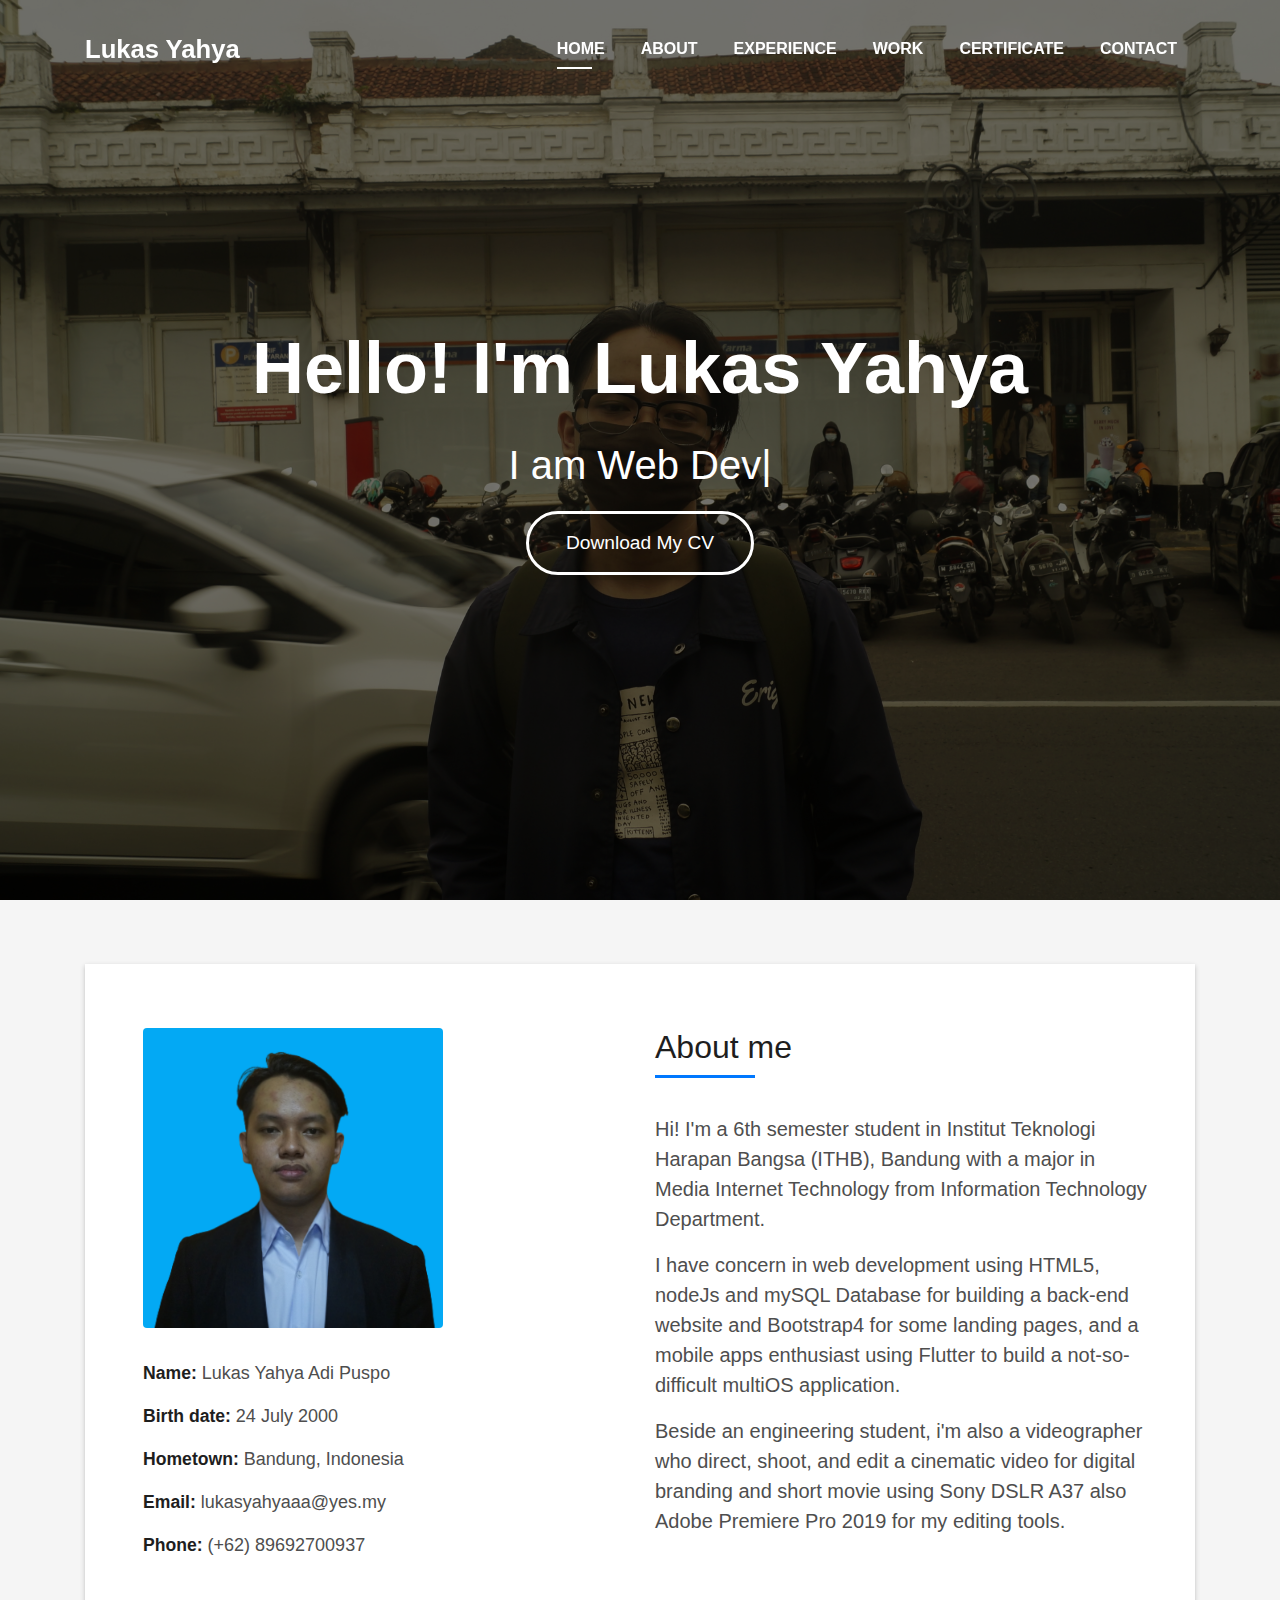
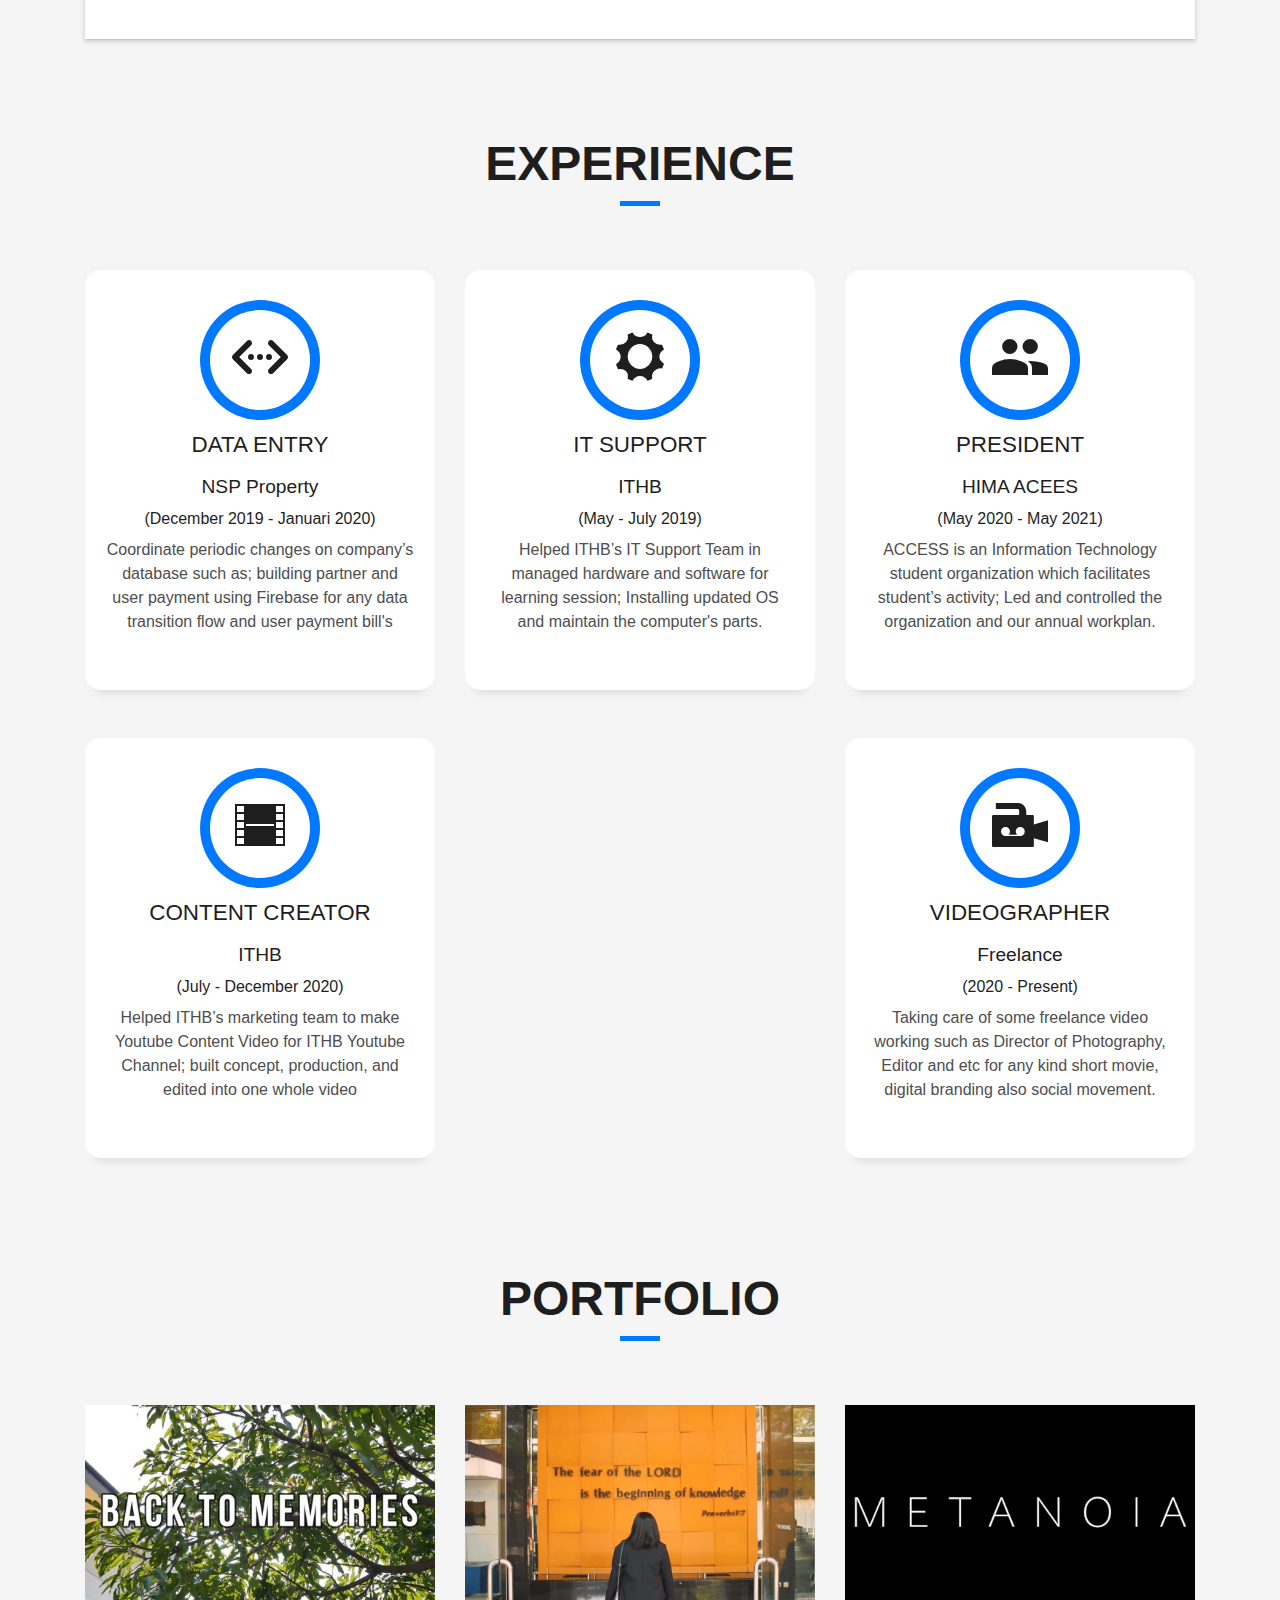
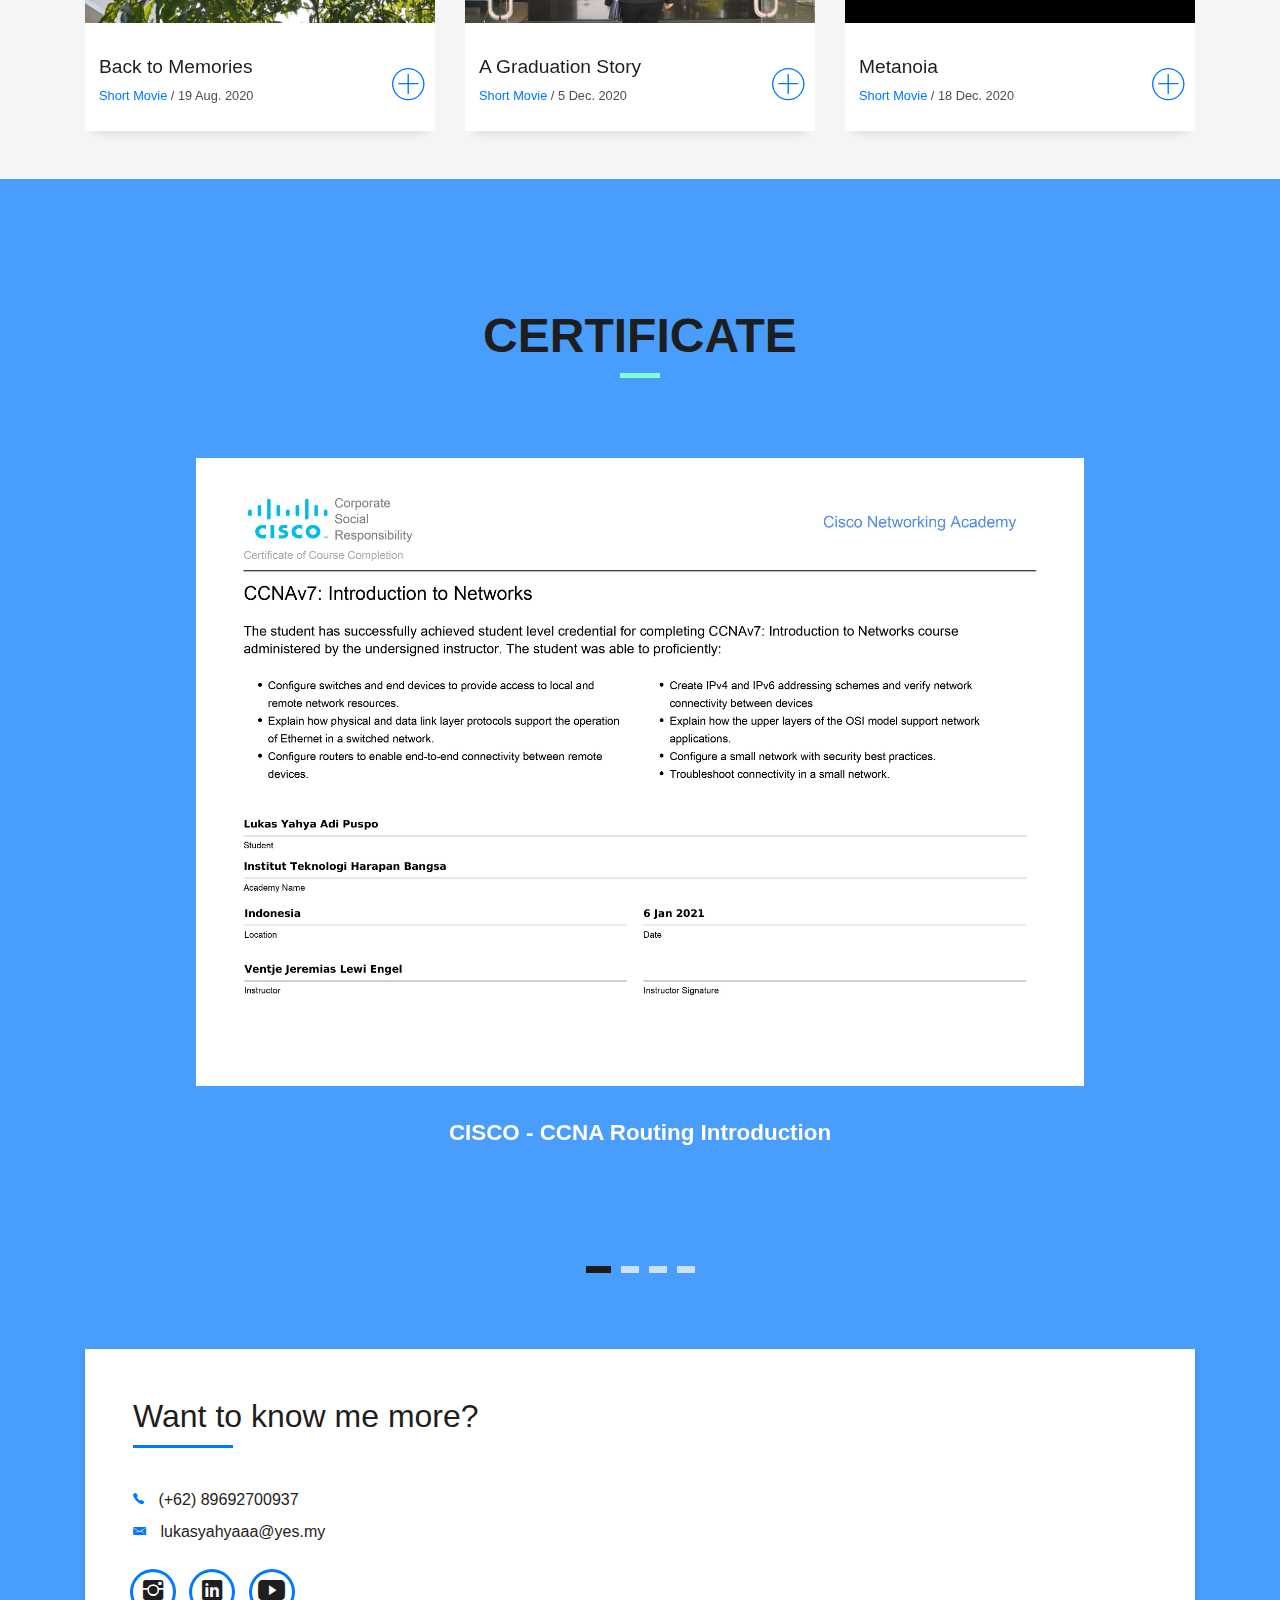
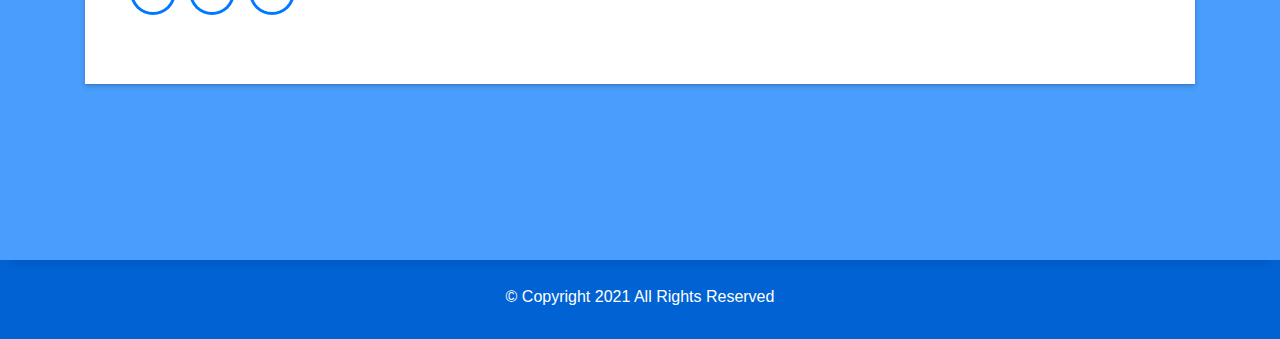
==== commit 8acade00: "change bio a bit" ====
--- a/index.html
+++ b/index.html
@@ -77,7 +77,7 @@
           <h1 class="intro-title mb-4">Hello! I'm Lukas Yahya</h1>
           <p class="intro-subtitle">I am <span class="text-slider-items" style=>Web Developer, Mobile Developer, Videographer</span><strong class="text-slider"></strong></p>
           <!-- <p class="pt-3"><a class="btn btn-primary btn js-scroll px-4" href="#about" role="button">Learn More</a></p> -->
-          <a href="CV_LukasYahya.pdf" target="_blank" style="color: inherit;"><button type="link"style="background:transparent; background-repeat: no-repeat; border: 3px solid white; color: #fff;cursor: pointer; overflow: hidden;" class="button button-a button-big button-rouded">Download My CV</a></button>
+          <a href="Lukas Yahya ATS CV.pdf".pdf" target="_blank" style="color: inherit;"><button type="link"style="background:transparent; background-repeat: no-repeat; border: 3px solid white; color: #fff;cursor: pointer; overflow: hidden;" class="button button-a button-big button-rouded">Download My CV</a></button>
         </div>
       </div>
     </div>
@@ -122,12 +122,12 @@
                       with a major in Media Internet Technology from Information Technology Department.
                     </p>
                     <p class="lead">
-                      A mobile apps enthusiast using Flutter and Dart Language also PHP for the function of the apps.
-                      I have some experience with HTML5, nodeJS for building website such as a backend website and a landing pages for business.
+                      I have concern in web development using HTML5, nodeJs and mySQL Database for building a back-end website and Bootstrap4 for some landing pages,
+                      and a mobile apps enthusiast using Flutter to build a not-so-difficult multiOS application.
+                      
                     <p class="lead">
                       Beside an engineering student, i'm also a videographer who direct, shoot, and edit a cinematic video
-                      for digital story branding and short movie for my client, using Sony DSLR A37 for my gear 
-                      also Adobe Premiere Pro 2019 for my editing tools
+                      for digital branding and short movie using Sony DSLR A37 also Adobe Premiere Pro 2019 for my editing tools.
                     </p>
                   </div>
                 </div>
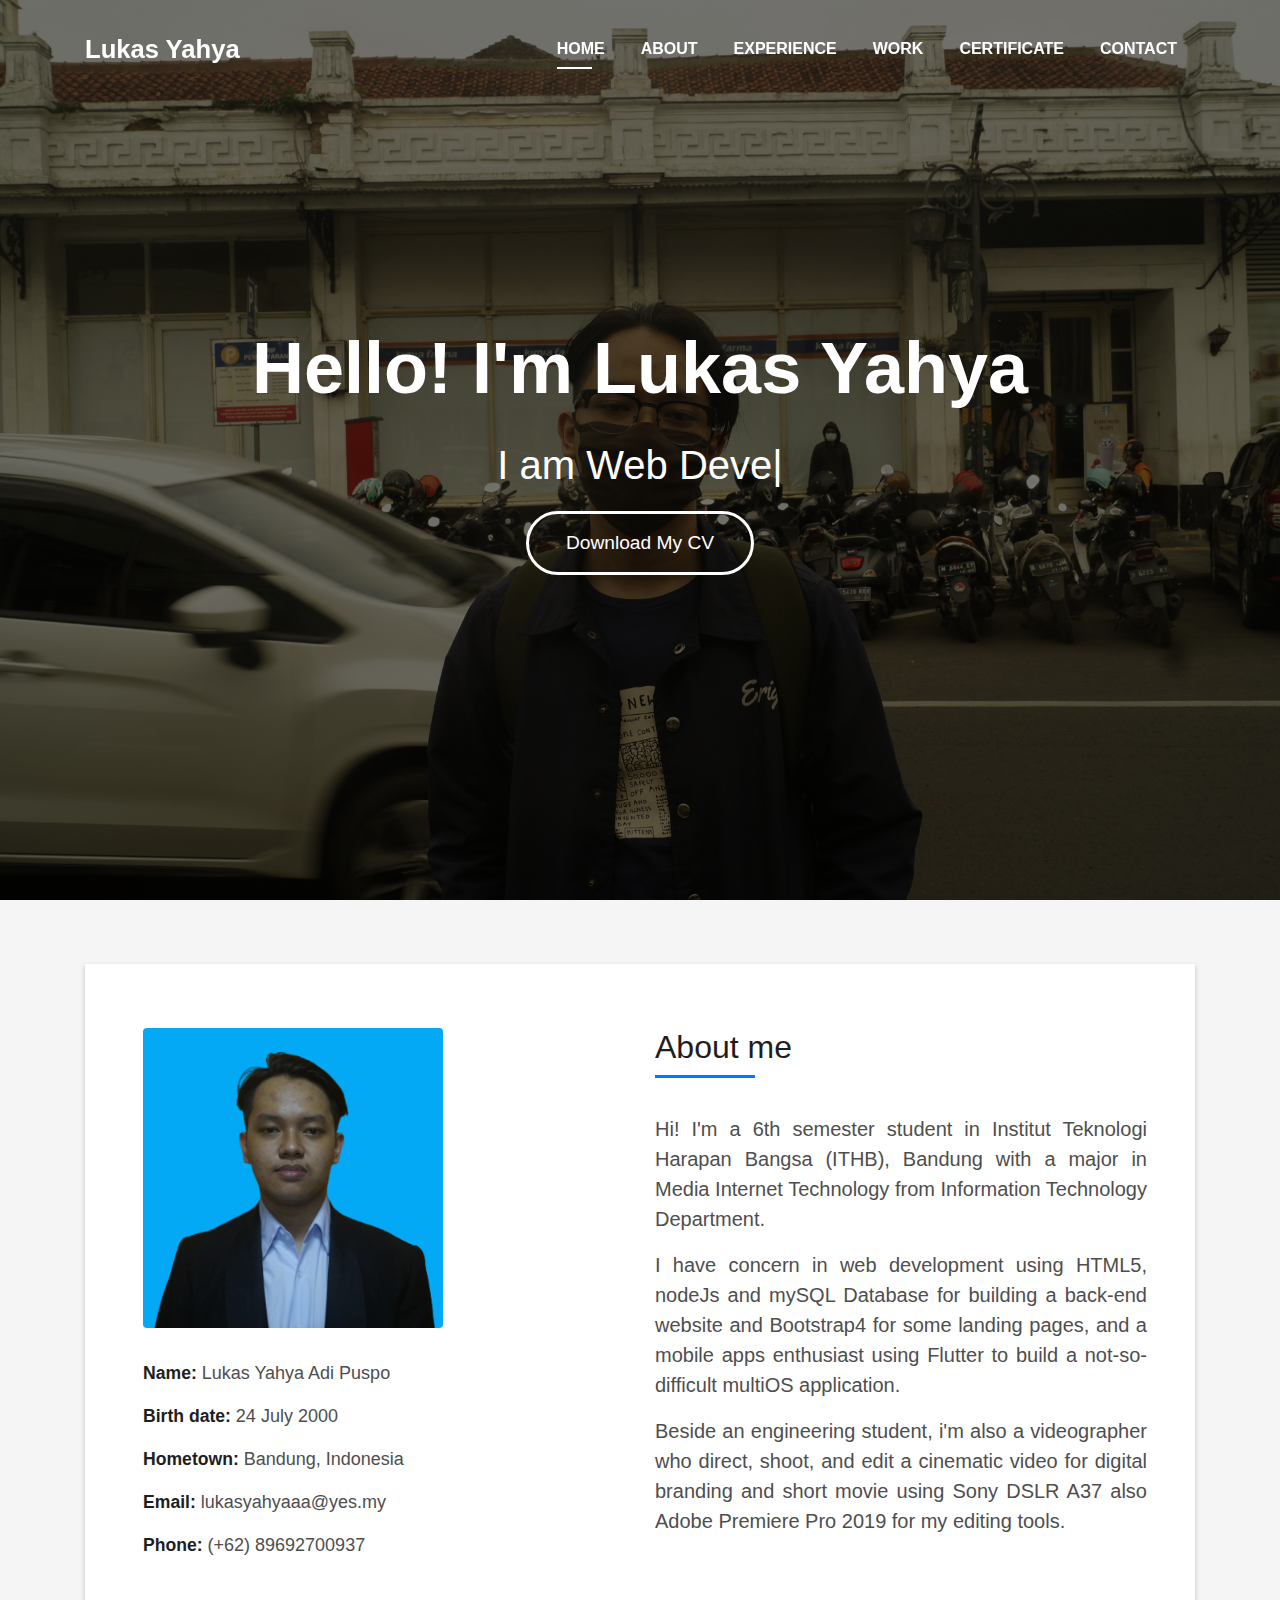
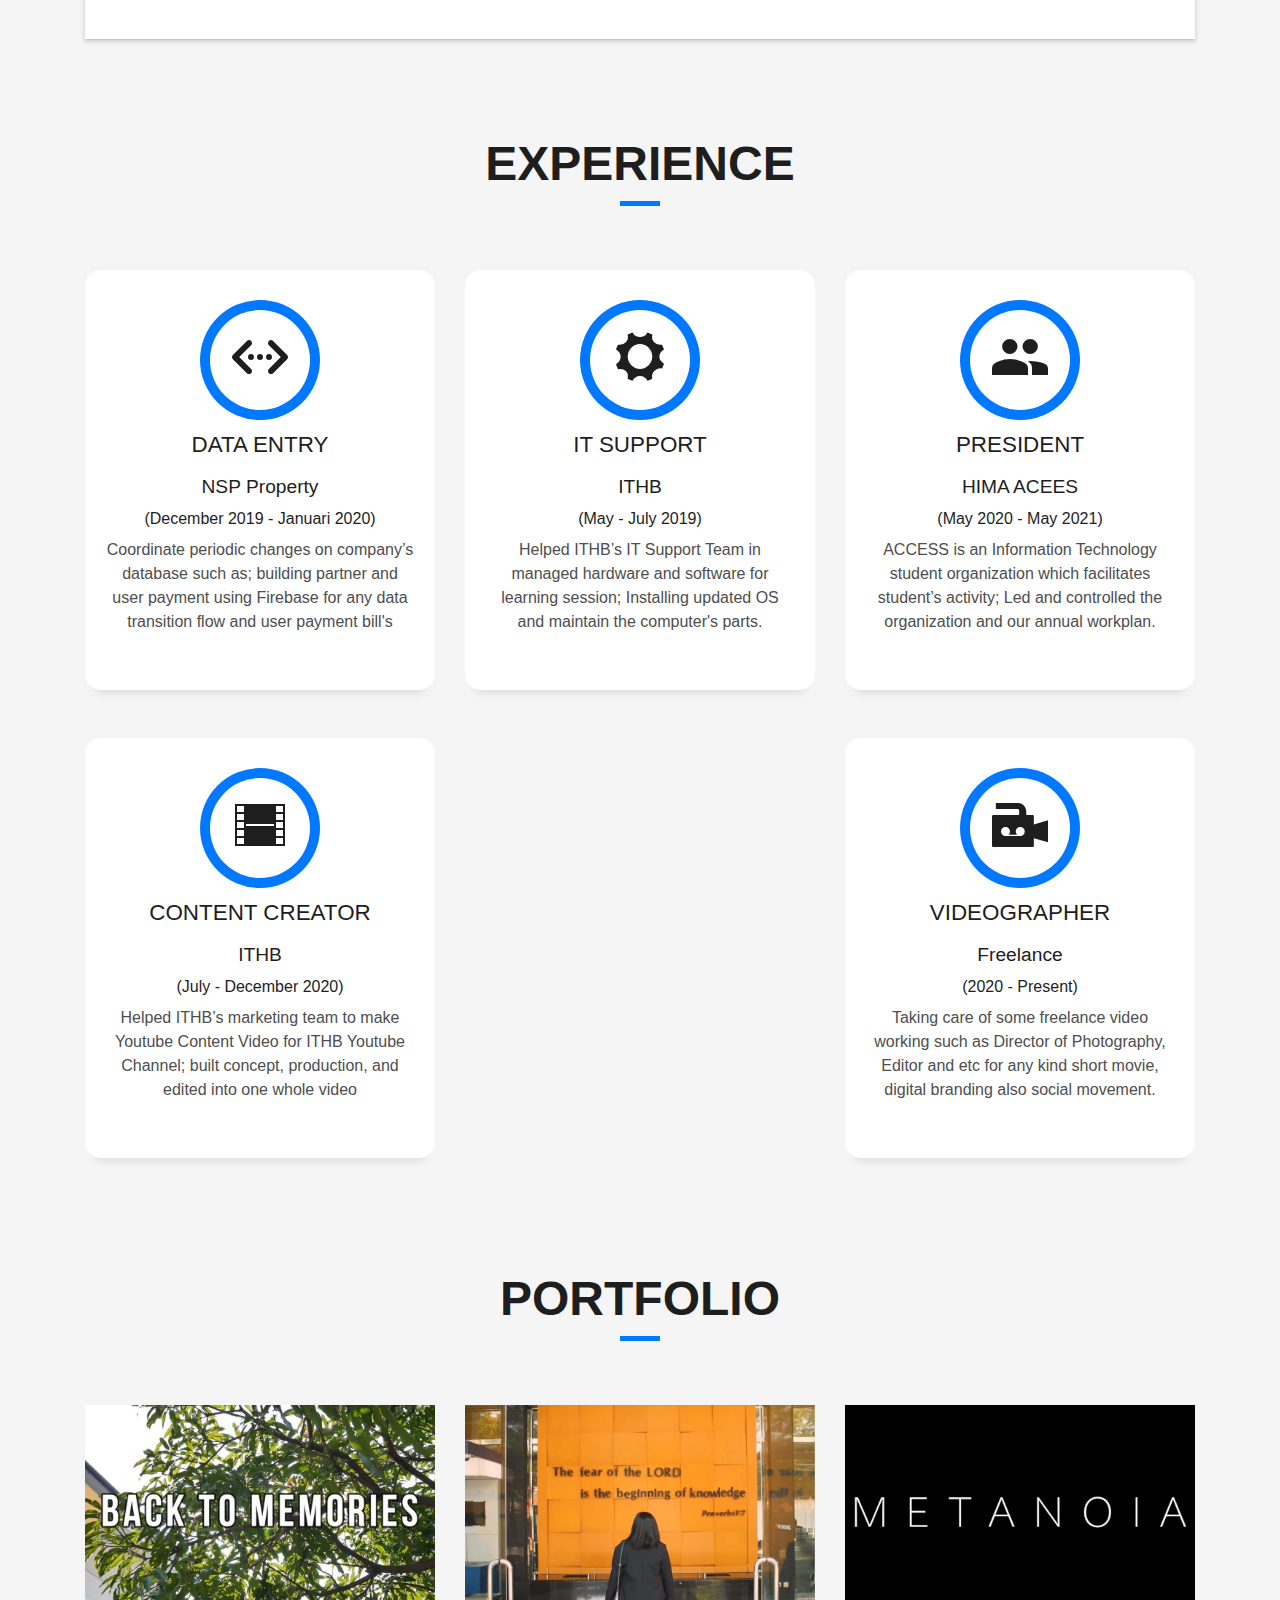
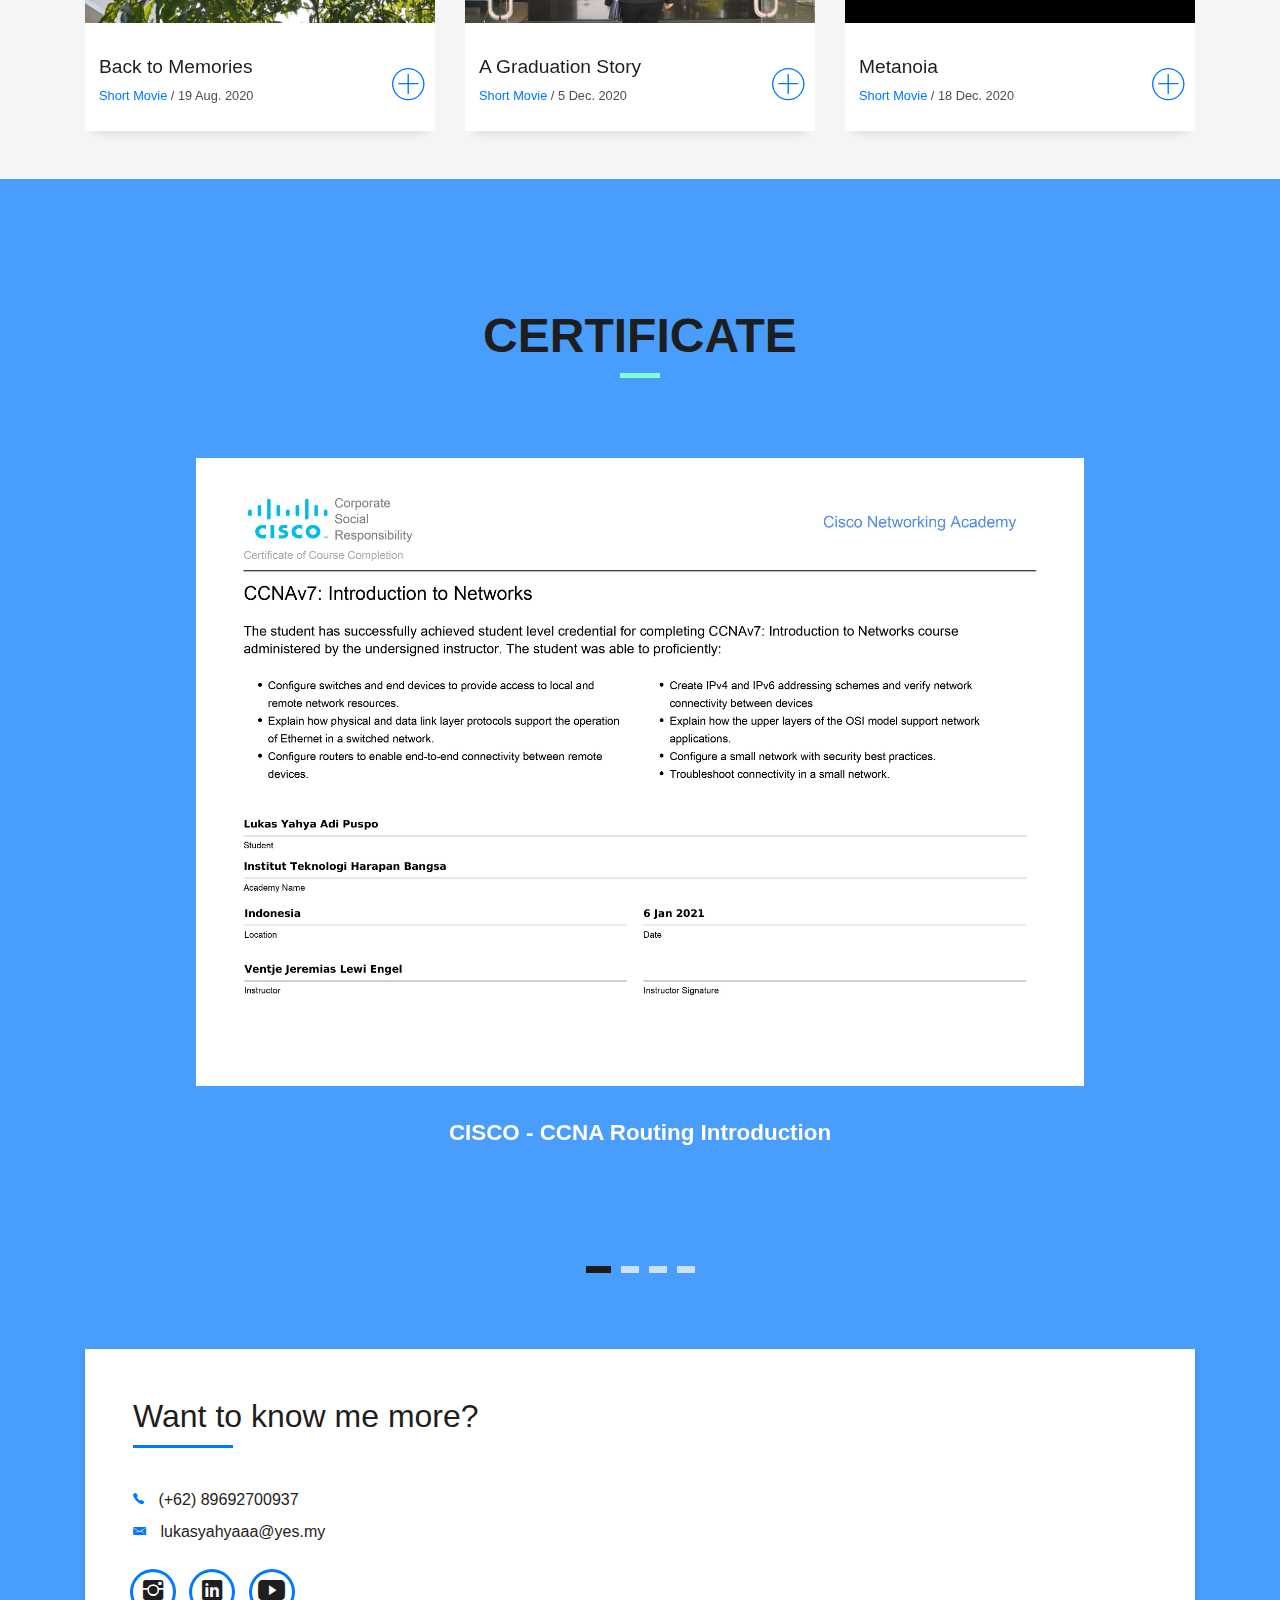
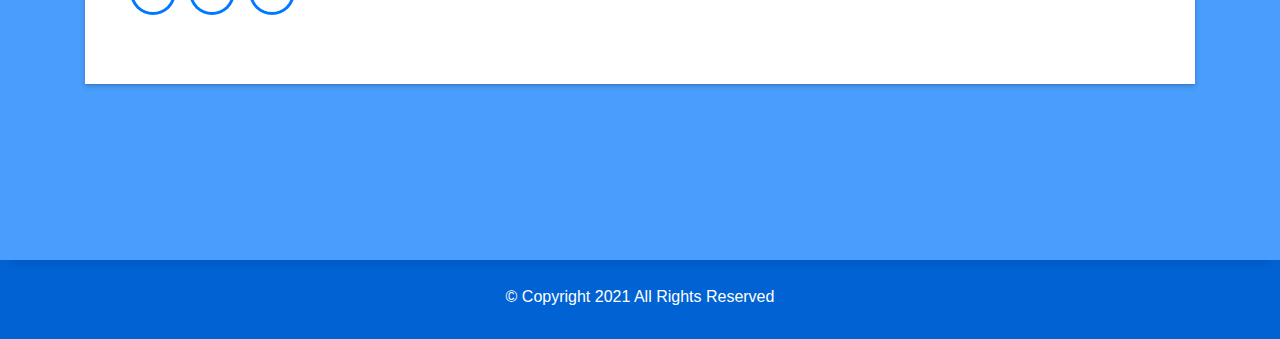
==== commit 4e08e085: "justify" ====
--- a/index.html
+++ b/index.html
@@ -117,6 +117,7 @@
                         About me
                       </h5>
                     </div>
+                    <div style="text-align: justify;">
                     <p class="lead">
                       Hi! I'm a 6th semester student in Institut Teknologi Harapan Bangsa (ITHB), Bandung 
                       with a major in Media Internet Technology from Information Technology Department.
@@ -128,6 +129,7 @@
                     <p class="lead">
                       Beside an engineering student, i'm also a videographer who direct, shoot, and edit a cinematic video
                       for digital branding and short movie using Sony DSLR A37 also Adobe Premiere Pro 2019 for my editing tools.
+                    </div>
                     </p>
                   </div>
                 </div>
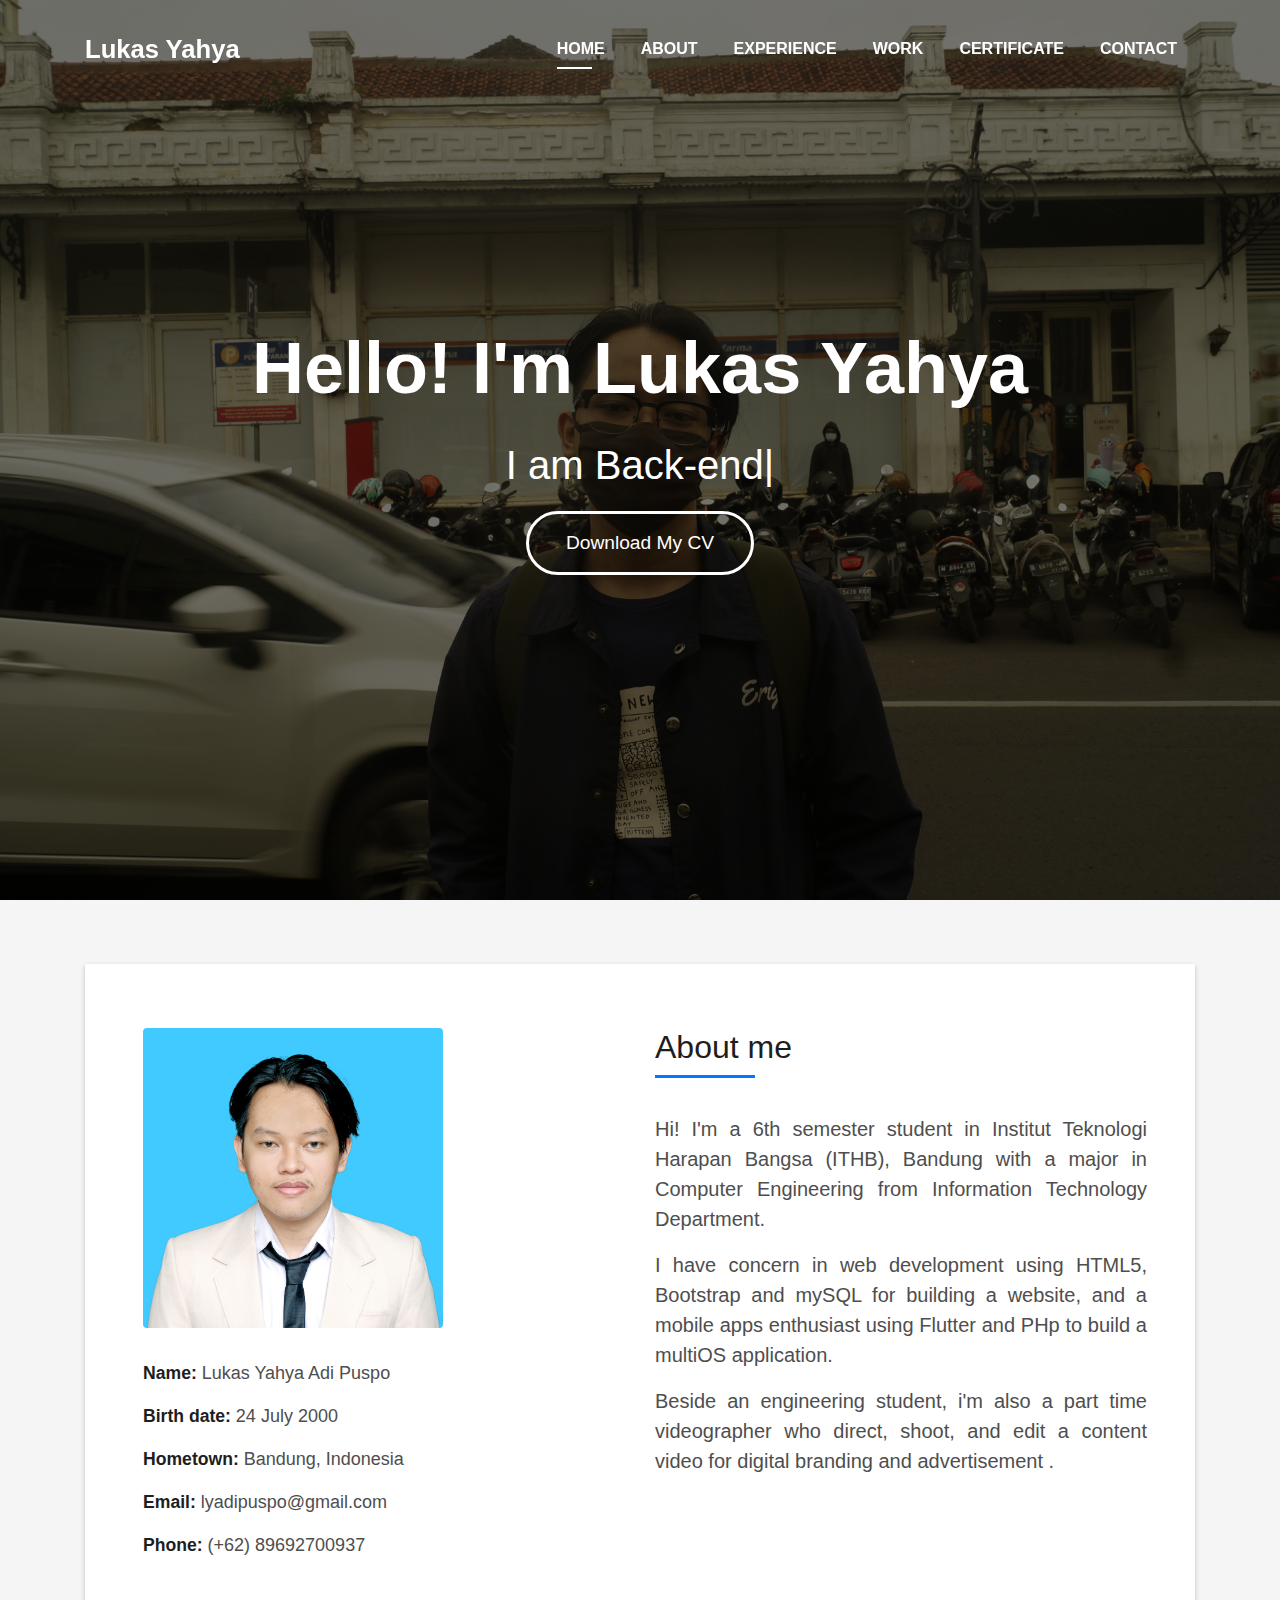
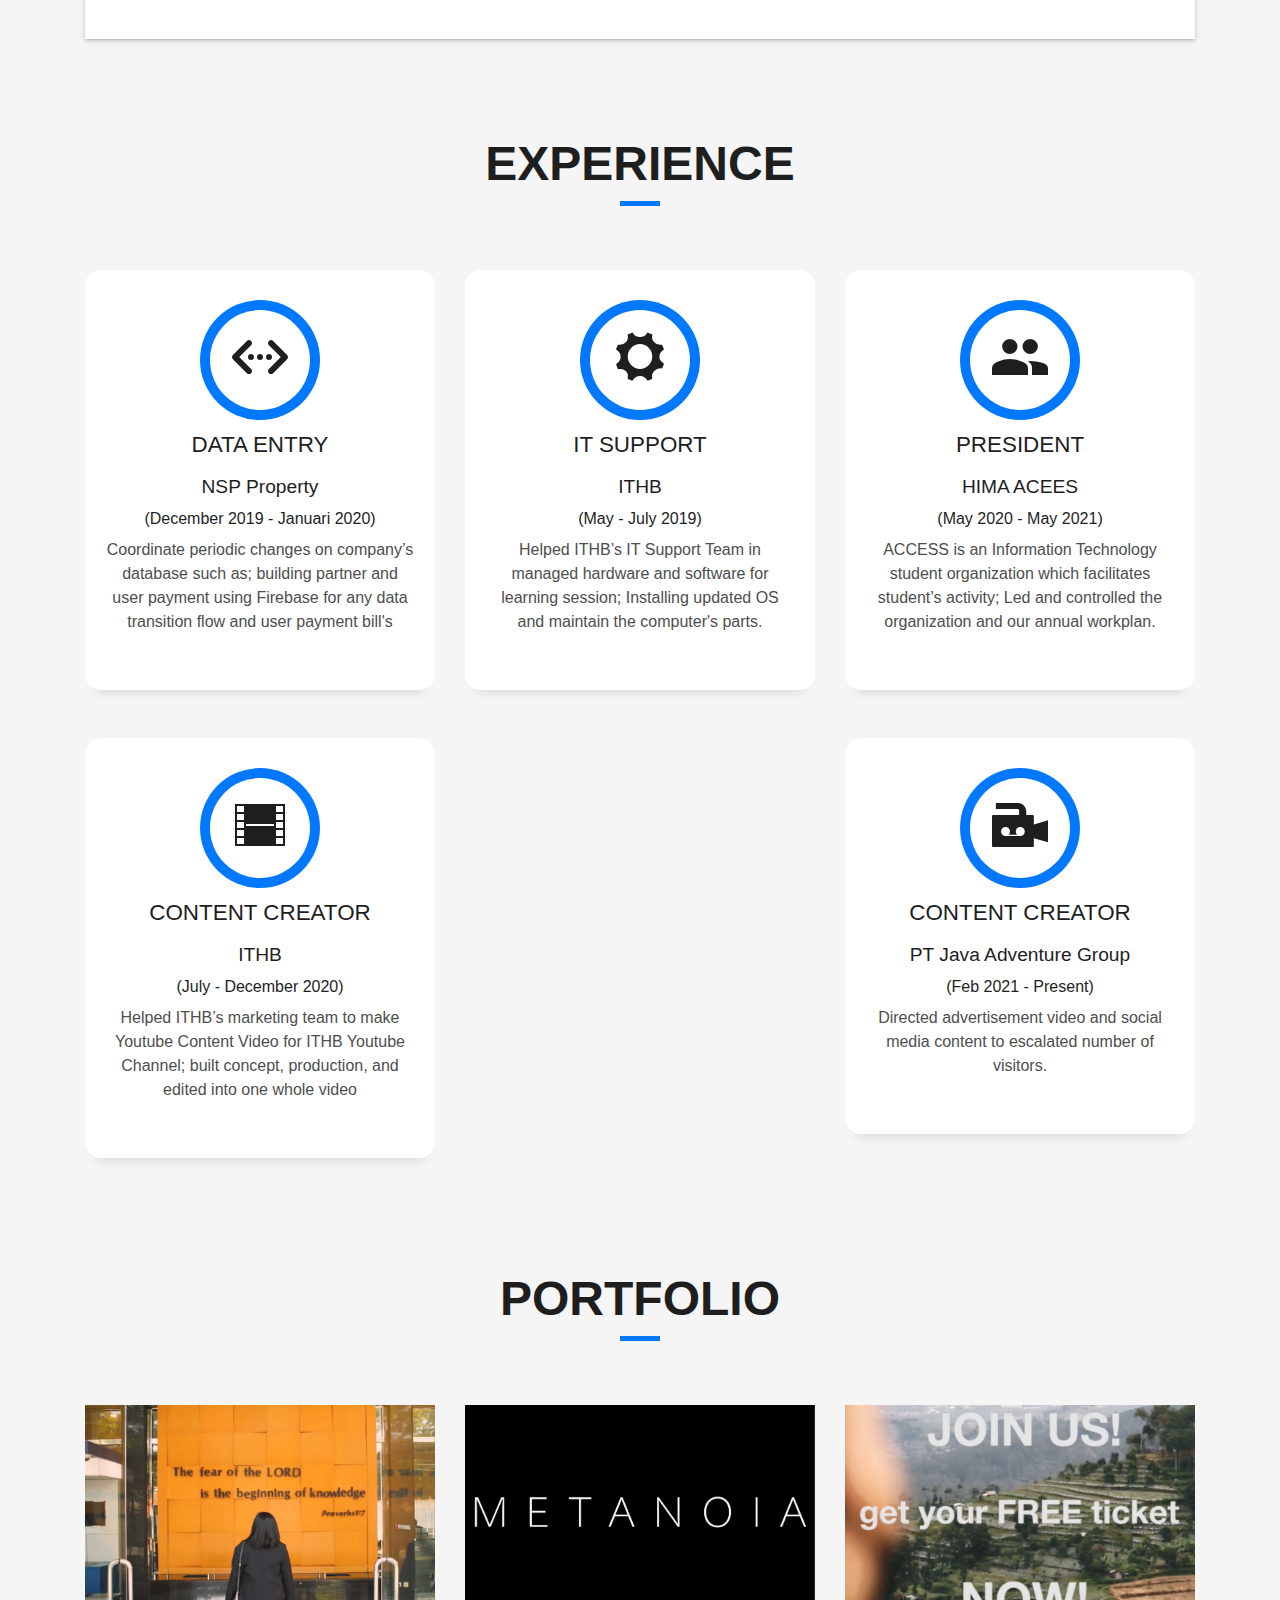
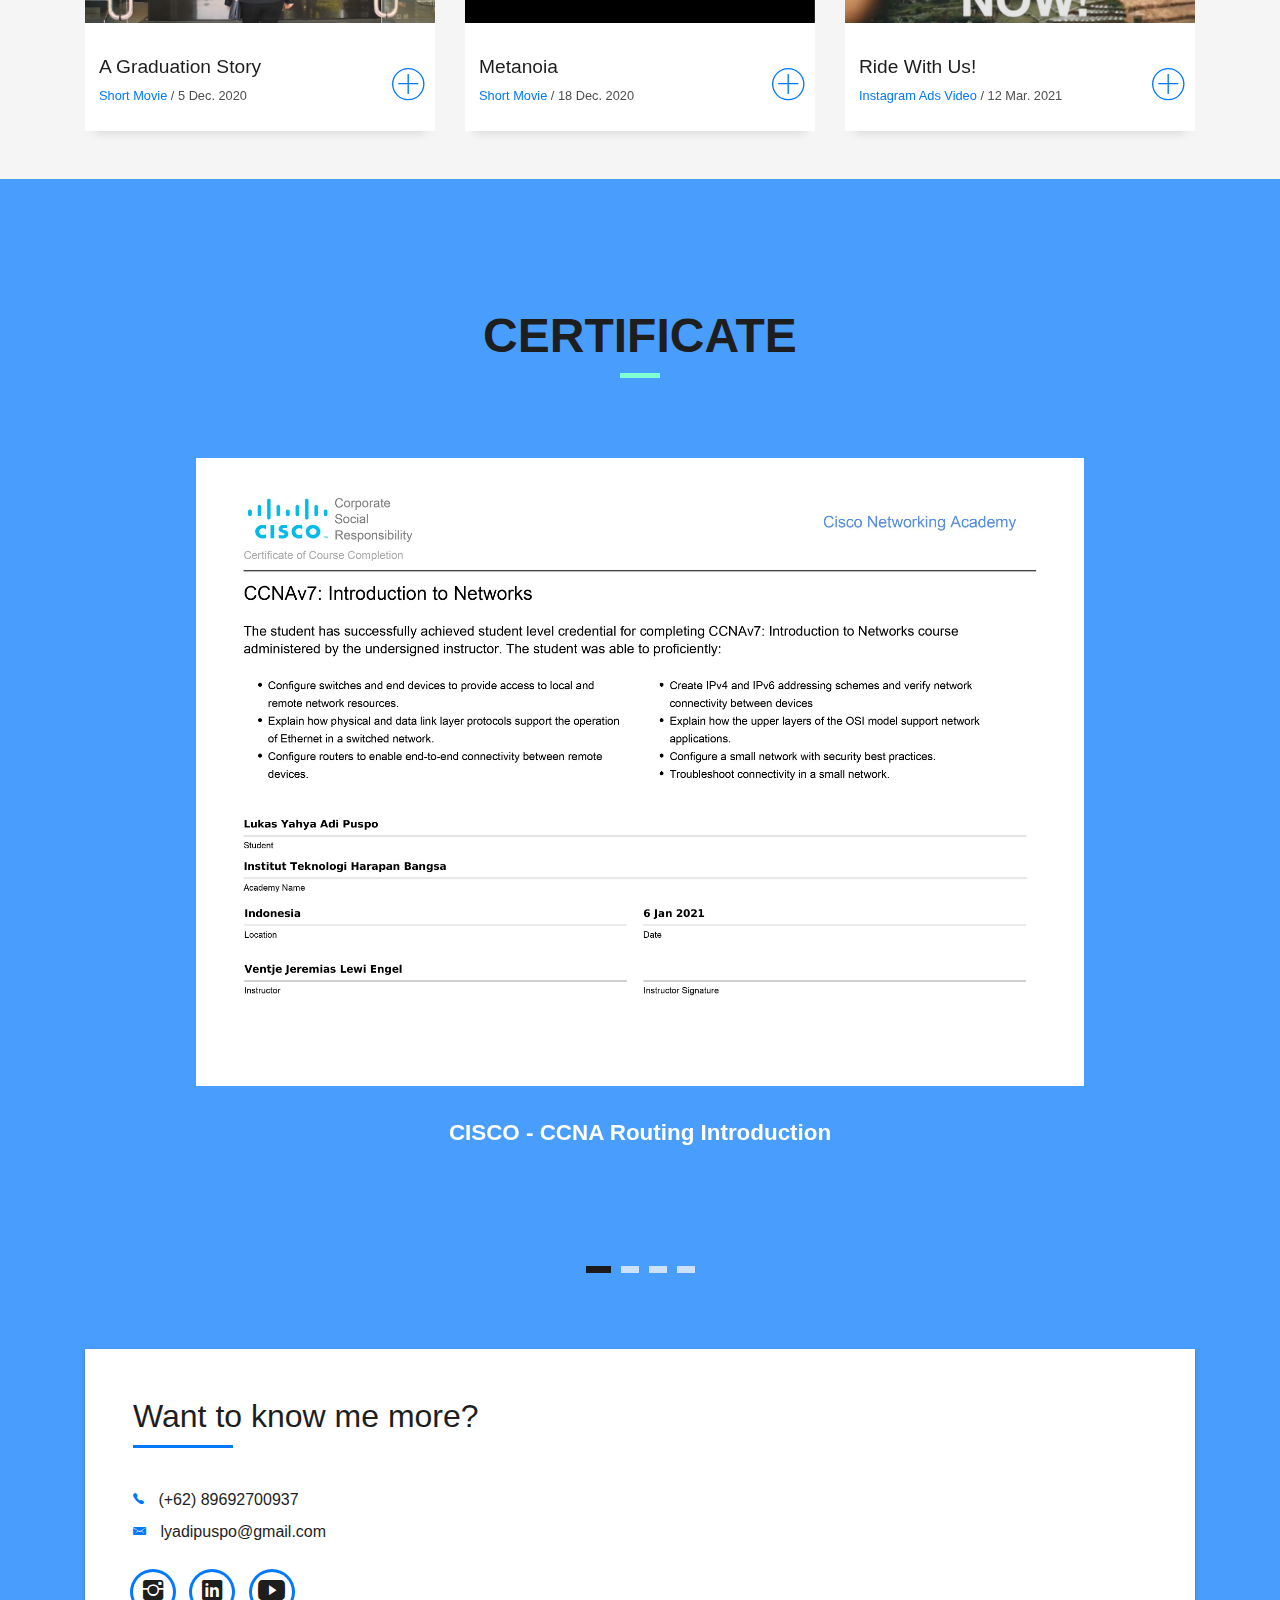
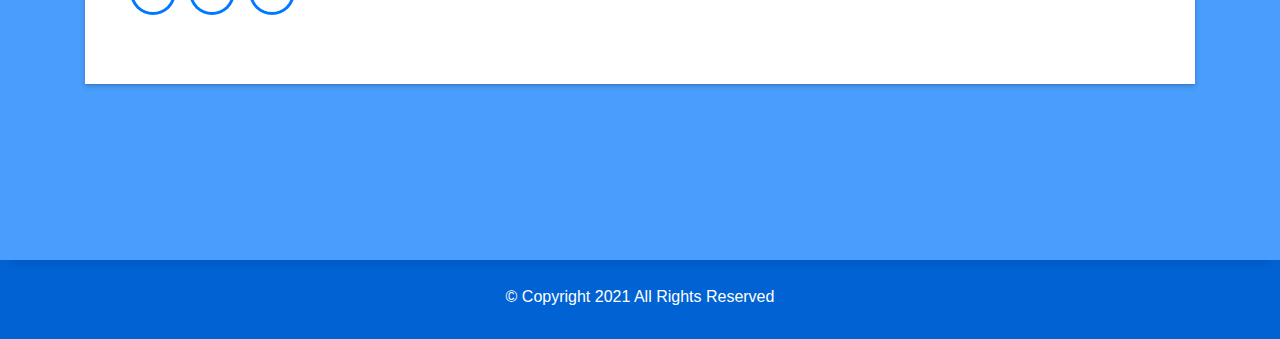
==== commit 503b1e03: "welcome instads" ====
--- a/index.html
+++ b/index.html
@@ -75,9 +75,9 @@
         <div class="container">
           <!--<p class="display-6 color-d">Hello, world!</p>-->
           <h1 class="intro-title mb-4">Hello! I'm Lukas Yahya</h1>
-          <p class="intro-subtitle">I am <span class="text-slider-items" style=>Web Developer, Mobile Developer, Videographer</span><strong class="text-slider"></strong></p>
+          <p class="intro-subtitle">I am <span class="text-slider-items" style=>Back-end Web Developer, Mobile Developer, Videographer</span><strong class="text-slider"></strong></p>
           <!-- <p class="pt-3"><a class="btn btn-primary btn js-scroll px-4" href="#about" role="button">Learn More</a></p> -->
-          <a href="Lukas Yahya ATS CV.pdf".pdf" target="_blank" style="color: inherit;"><button type="link"style="background:transparent; background-repeat: no-repeat; border: 3px solid white; color: #fff;cursor: pointer; overflow: hidden;" class="button button-a button-big button-rouded">Download My CV</a></button>
+          <a href="Lukas Yahya CV.pdf".pdf" target="_blank" style="color: inherit;"><button type="link"style="background:transparent; background-repeat: no-repeat; border: 3px solid white; color: #fff;cursor: pointer; overflow: hidden;" class="button button-a button-big button-rouded">Download My CV</a></button>
         </div>
       </div>
     </div>
@@ -106,7 +106,7 @@
                     <p><span class="title-s">Name: </span> <span>Lukas Yahya Adi Puspo</span></p>
                     <p><span class="title-s">Birth date: </span> <span>24 July 2000</span></p>
                     <p><span class="title-s">Hometown: </span> <span>Bandung, Indonesia</span></p>
-                    <p><span class="title-s">Email: </span> <span>lukasyahyaaa@yes.my</span></p>
+                    <p><span class="title-s">Email: </span> <span>lyadipuspo@gmail.com</span></p>
                     <p><span class="title-s">Phone: </span> <span>(+62) 89692700937</span></p>
                   </div>
                   </div>
@@ -120,15 +120,15 @@
                     <div style="text-align: justify;">
                     <p class="lead">
                       Hi! I'm a 6th semester student in Institut Teknologi Harapan Bangsa (ITHB), Bandung 
-                      with a major in Media Internet Technology from Information Technology Department.
+                      with a major in Computer Engineering from Information Technology Department.
                     </p>
                     <p class="lead">
-                      I have concern in web development using HTML5, nodeJs and mySQL Database for building a back-end website and Bootstrap4 for some landing pages,
-                      and a mobile apps enthusiast using Flutter to build a not-so-difficult multiOS application.
+                      I have concern in web development using HTML5, Bootstrap and mySQL for building a website,
+                      and a mobile apps enthusiast using Flutter and PHp to build a multiOS application.
                       
                     <p class="lead">
-                      Beside an engineering student, i'm also a videographer who direct, shoot, and edit a cinematic video
-                      for digital branding and short movie using Sony DSLR A37 also Adobe Premiere Pro 2019 for my editing tools.
+                      Beside an engineering student, i'm also a part time videographer who direct, shoot, and edit a content video
+                      for digital branding and advertisement .
                     </div>
                     </p>
                   </div>
@@ -240,12 +240,11 @@
                 <span class="ico-circle"><i class="ion-videocamera"></i></span>
               </div>
               <div class="service-content">
-                <h2 class="s-title">Videographer</h2>
-                <h3 class="s-place">Freelance</h3>
-                <h3 class="s-subtitle">(2020 - Present)</h3>
+                <h2 class="s-title">Content Creator</h2>
+                <h3 class="s-place">PT Java Adventure Group</h3>
+                <h3 class="s-subtitle">(Feb 2021 - Present)</h3>
                 <p class="s-description text-center">
-                  Taking care of some freelance video working such as Director of Photography, Editor and etc for
-                  any kind short movie, digital branding also social movement.
+                  Directed advertisement video and social media content to escalated number of visitors.
                 </p>
               </div>
             </div>
@@ -270,30 +269,6 @@
         <div class="row">
           <div class="col-md-4">
             <div class="work-box">
-              <a href="assets/img/work-1.jpg" data-gall="portfolioGallery" class="venobox">
-                <div class="work-img">
-                  <img src="assets/img/work-1.jpg" alt="" class="img-fluid">
-                </div>
-              </a>
-              <div class="work-content">
-                <div class="row">
-                  <div class="col-sm-8">
-                    <h2 class="w-title">Back to Memories</h2>
-                    <div class="w-more">
-                      <span class="w-ctegory">Short Movie</span> / <span class="w-date">19 Aug. 2020</span>
-                    </div>
-                  </div>
-                  <div class="col-sm-4">
-                    <div class="w-like">
-                      <a href="backtomemories.html"> <span class="ion-ios-plus-outline"></span></a>
-                    </div>
-                  </div>
-                </div>
-              </div>
-            </div>
-          </div>
-          <div class="col-md-4">
-            <div class="work-box">
               <a href="assets/img/work-4.png" data-gall="portfolioGallery" class="venobox">
                 <div class="work-img">
                   <img src="assets/img/work-4.png" alt="" class="img-fluid">
@@ -334,6 +309,30 @@
                   <div class="col-sm-4">
                     <div class="w-like">
                       <a href="metanoia.html"> <span class="ion-ios-plus-outline"></span></a>
+                    </div>
+                  </div>
+                </div>
+              </div>
+            </div>
+          </div>
+          <div class="col-md-4">
+            <div class="work-box">
+              <a href="assets/img/work-1.jpg" data-gall="portfolioGallery" class="venobox">
+                <div class="work-img">
+                  <img src="assets/img/work-1.jpg" alt="" class="img-fluid">
+                </div>
+              </a>
+              <div class="work-content">
+                <div class="row">
+                  <div class="col-sm-8">
+                    <h2 class="w-title">Ride With Us!</h2>
+                    <div class="w-more">
+                      <span class="w-ctegory">Instagram Ads Video</span> / <span class="w-date">12 Mar. 2021</span>
+                    </div>
+                  </div>
+                  <div class="col-sm-4">
+                    <div class="w-like">
+                      <a href="jacinstads.html"> <span class="ion-ios-plus-outline"></span></a>
                     </div>
                   </div>
                 </div>
@@ -476,7 +475,7 @@
                           <div class="more-info">
                             <ul class="list-ico">
                               <li><a href="https://api.whatsapp.com/send?phone=6289692700937" target="_blank"><span class="ion-ios-telephone" ></span> (+62) 89692700937</a></li>
-                              <li><a href="https://mail.google.com/mail/u/lukasyahyaaa@yes.my/#inbox?compose=new" target="_blank"><span class="ion-email"></span> lukasyahyaaa@yes.my</a></li>
+                              <li><a href="https://mail.google.com/mail/u/lyadipuspo@gmail.com#inbox?compose=new" target="_blank"><span class="ion-email"></span> lyadipuspo@gmail.com</a></li>
                             </ul>
                           </div>
                           <div class="socials">
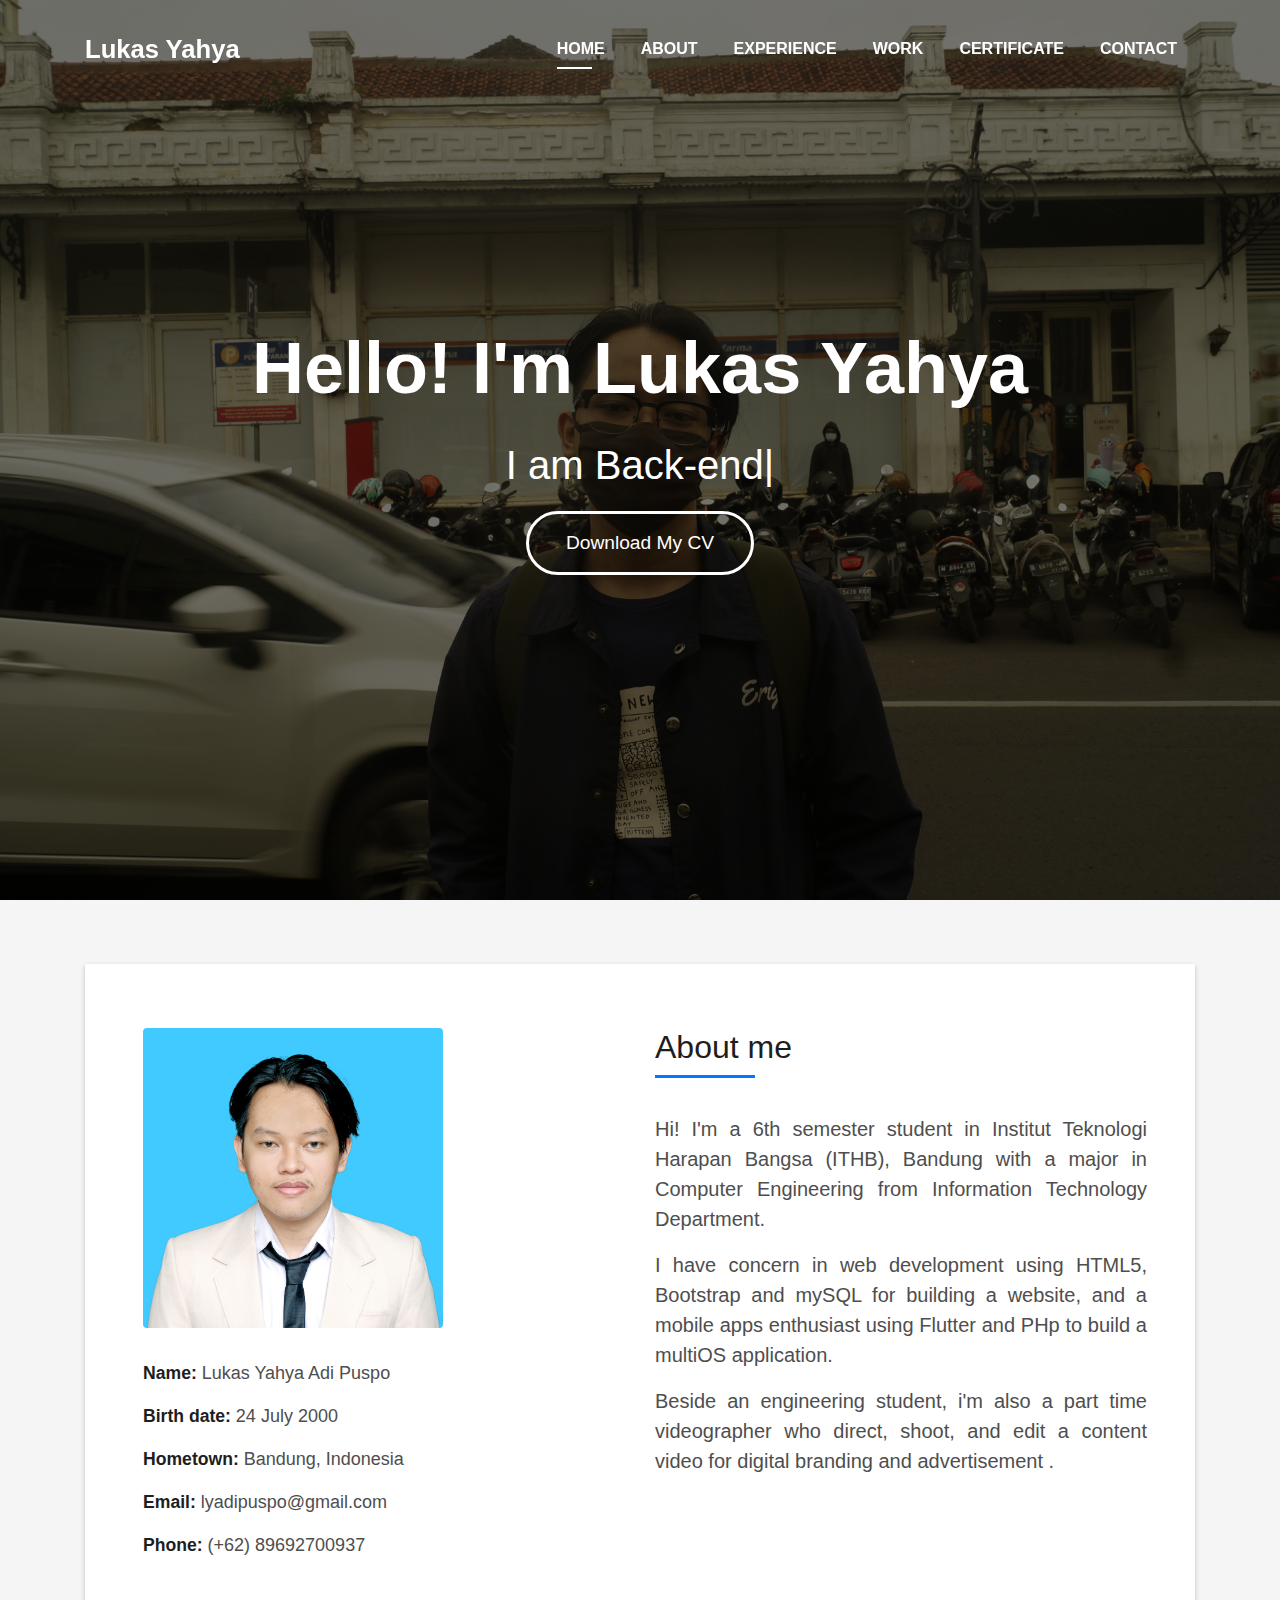
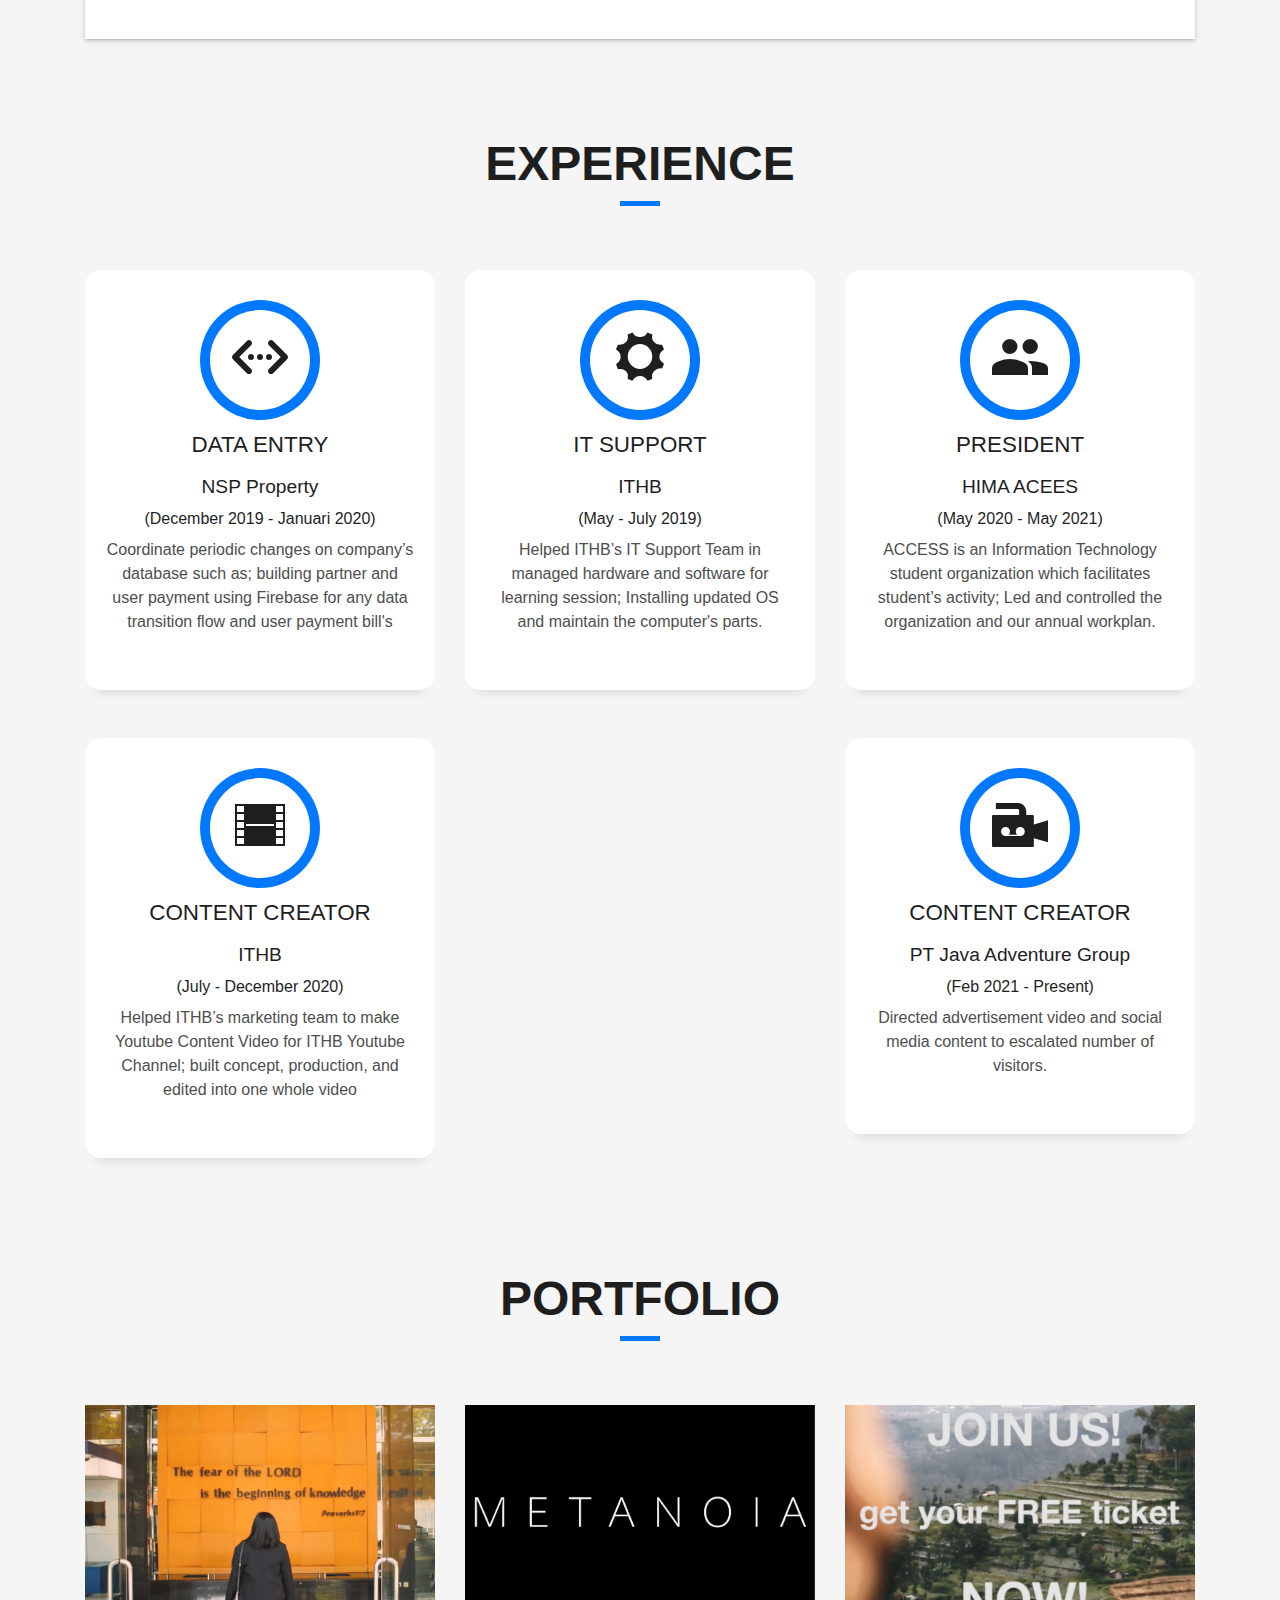
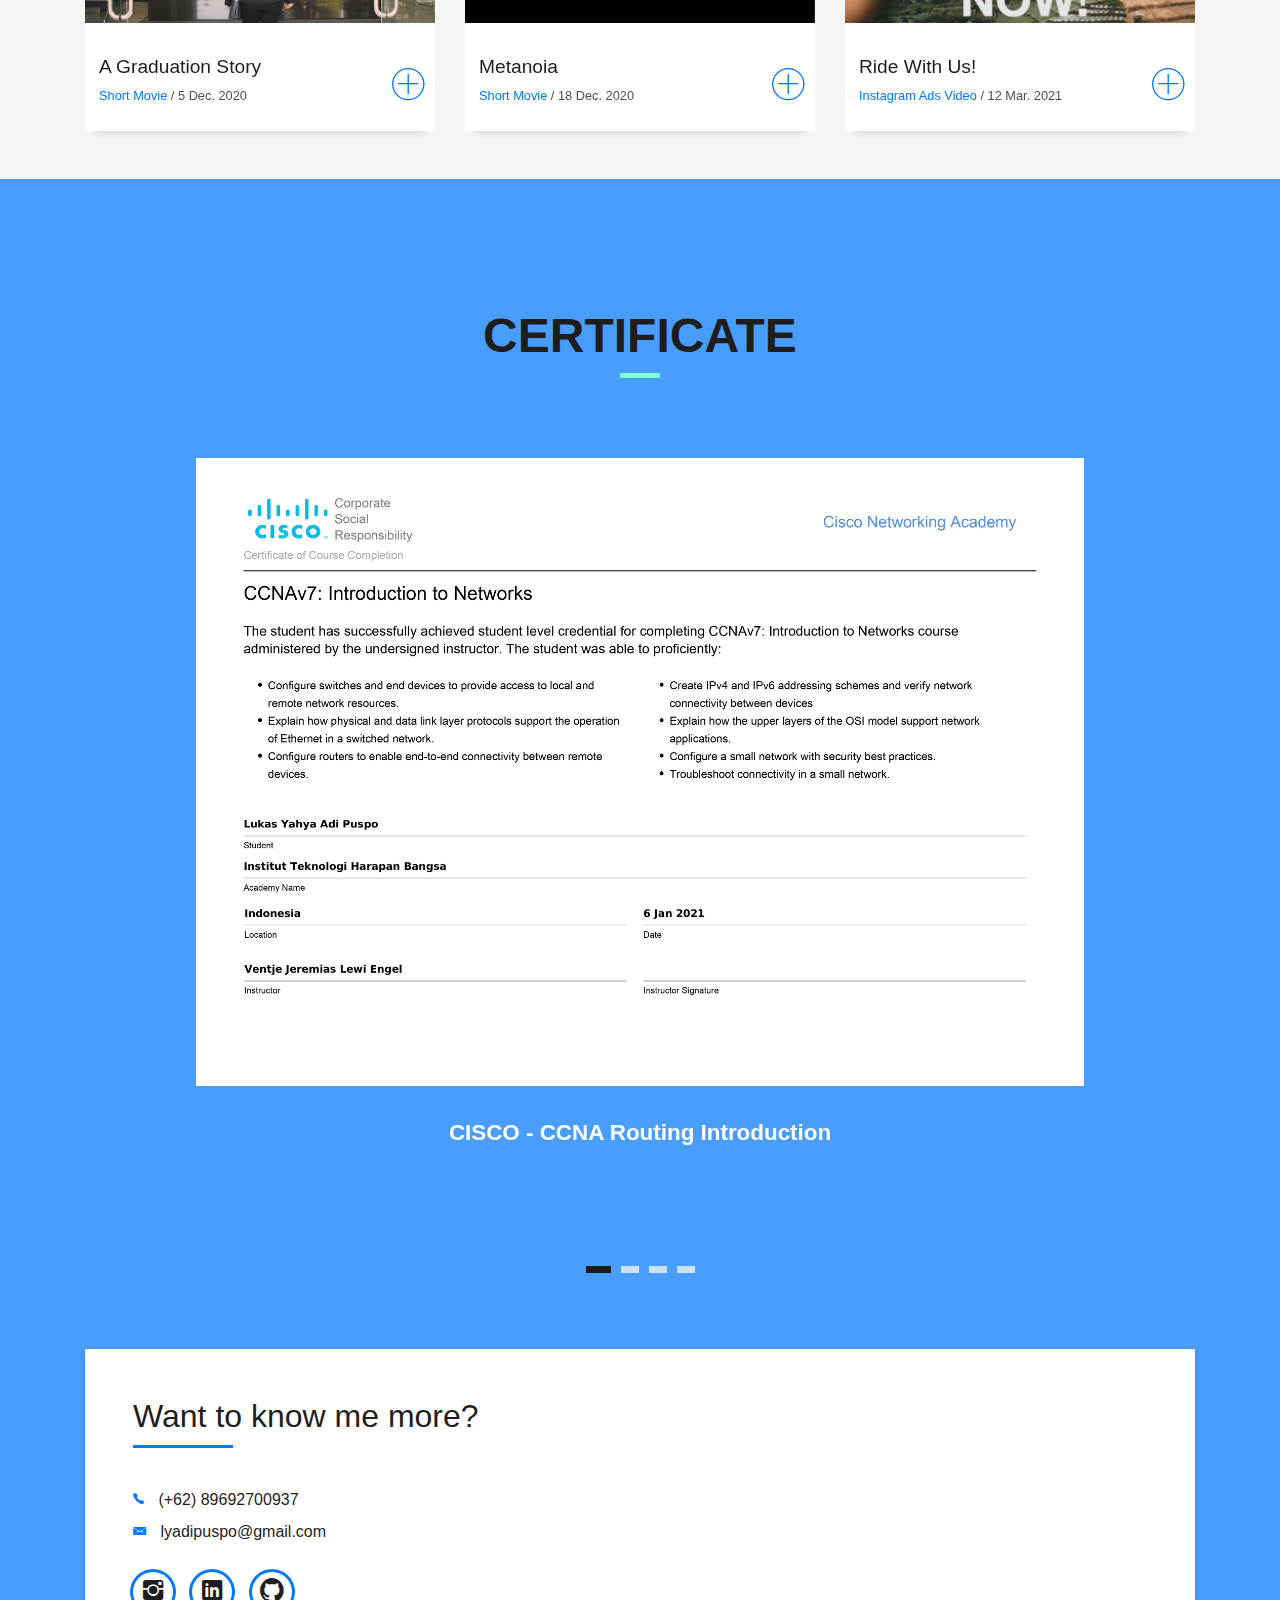
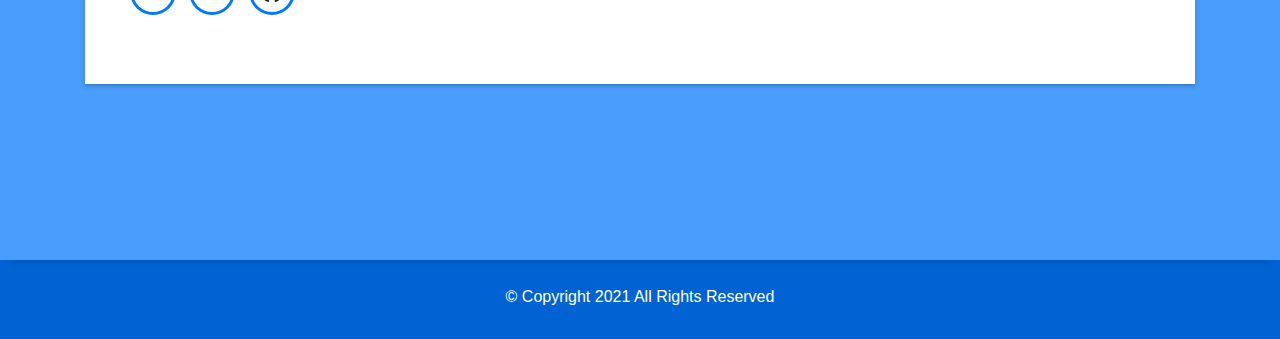
==== commit 0a7890f7: "github added" ====
--- a/index.html
+++ b/index.html
@@ -483,7 +483,7 @@
                               <!--<li><a href="https://api.whatsapp.com/send?phone=6289692700937" target="_blank"><span class="ico-circle"><i class="ion-social-whatsapp"></i></span></a></li>-->
                               <li><a href="https://www.instagram.com/lukasyahya_/"target="_blank"><span class="ico-circle"><i class="ion-social-instagram"></i></span></a></li>
                               <li><a href="https://www.linkedin.com/in/lukas-yahya-adi-puspo-1617151a7/"target="_blank"><span class="ico-circle"><i class="ion-social-linkedin"></i></span></a></li>
-                              <li><a href="https://www.youtube.com/"><span class="ico-circle"><i class="ion-social-youtube"target="_blank"></i></span></a></li>
+                              <li><a href="https://www.github.com/lukasyahya"><span class="ico-circle"><i class="ion-social-github"target="_blank"></i></span></a></li>
                             </ul>
                           </div>
                         </div>
